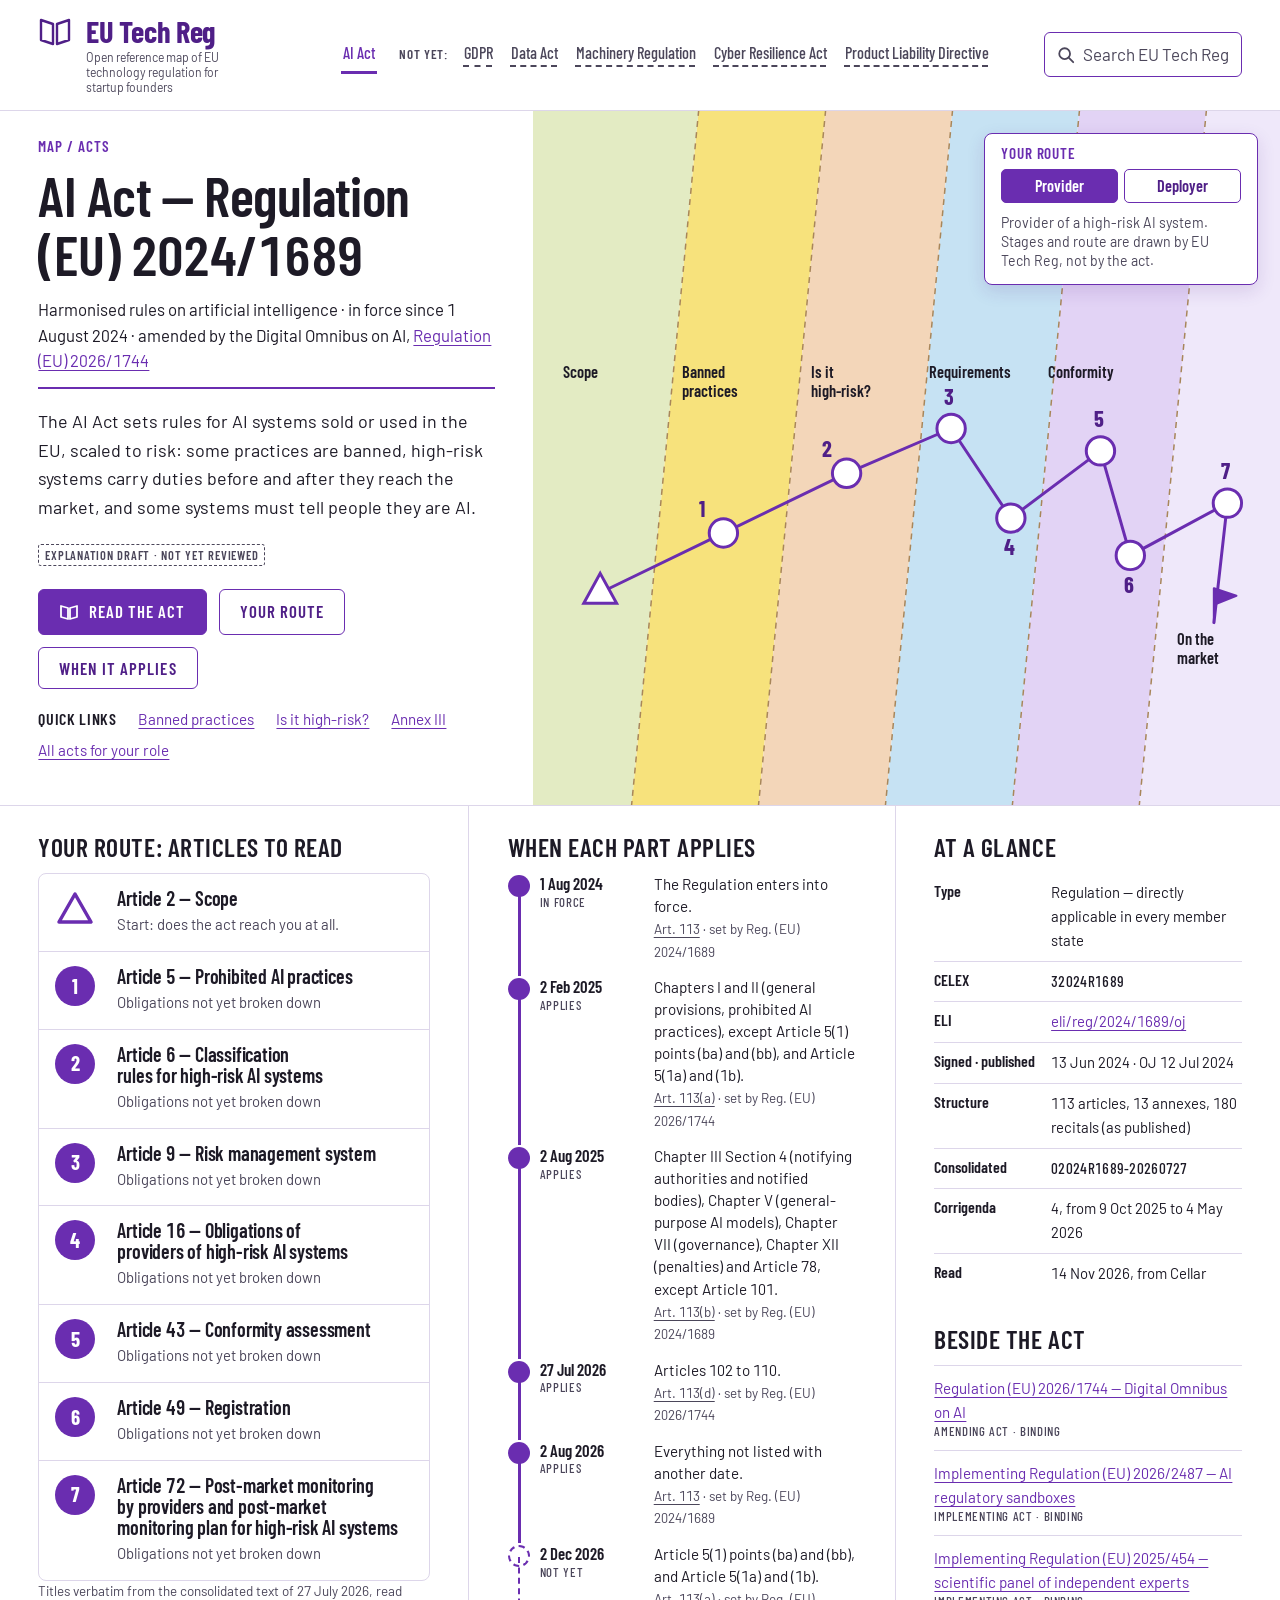
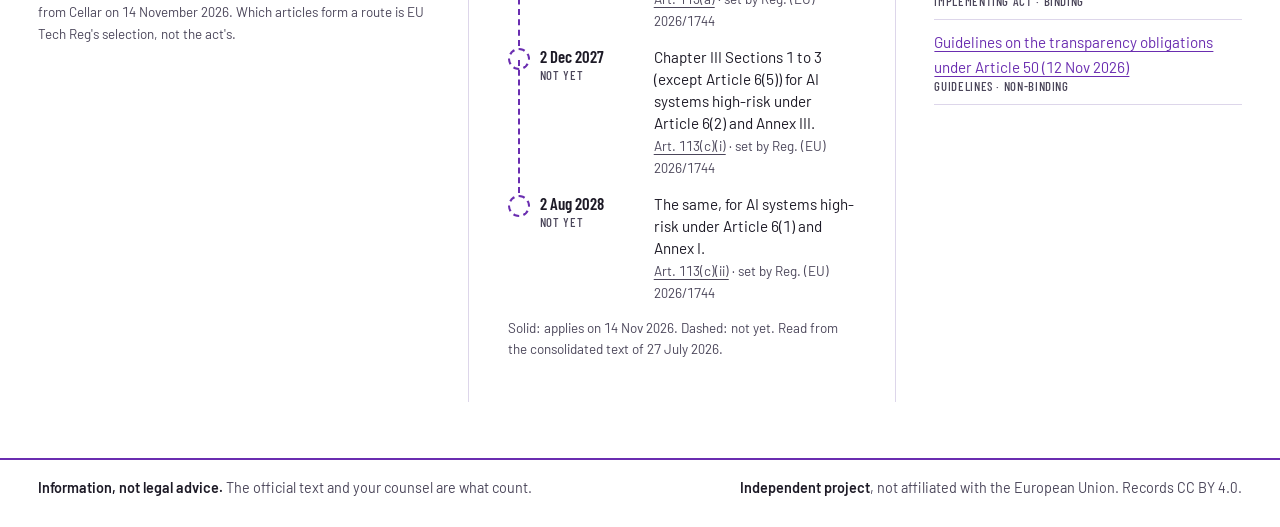
==== docs/mockups/ai-act.html @ 0bf60cdf "docs: clickable mockup (Impeccable), DESIGN.md, and the direction it was built from Four screens in " ====
<!doctype html>
<html lang="en">
<head>
<meta charset="utf-8">
<meta name="viewport" content="width=device-width, initial-scale=1">
<title>AI Act — EU Tech Reg</title>
<link rel="stylesheet" href="assets/style.css">
</head>
<body>
<header class="masthead">
  <a class="brand" href="index.html">
    <svg viewBox="0 0 34 34" aria-hidden="true"><path d="M3 6 l12 4 v20 l-12 -4z M31 6 l-12 4 v20 l12 -4z" fill="none" stroke="currentColor" stroke-width="2.4" stroke-linejoin="round"/></svg>
    <b>EU Tech Reg</b>
    <span>Open reference map of EU technology regulation for startup founders</span>
  </a>
  <nav class="acts" aria-label="Acts">
    <a href="ai-act.html" aria-current="page">AI Act</a>
    <span class="not-yet-label">Not yet:</span>
    <a class="not-yet" href="#">GDPR</a>
    <a class="not-yet" href="#">Data Act</a>
    <a class="not-yet" href="#">Machinery Regulation</a>
    <a class="not-yet" href="#">Cyber Resilience Act</a>
    <a class="not-yet" href="#">Product Liability Directive</a>
  </nav>
  <a class="search-field" href="search.html"><svg viewBox="0 0 20 20" aria-hidden="true"><circle cx="8.5" cy="8.5" r="6" fill="none" stroke="currentColor" stroke-width="2"/><path d="M13 13 l5 5" stroke="currentColor" stroke-width="2" stroke-linecap="round"/></svg><span>Search EU Tech Reg</span></a>
</header>

<main>
<div class="first">
  <div class="col">
    <p class="breadcrumb"><a href="index.html">Map</a> / Acts</p>
    <h1>AI Act — Regulation (EU) 2024/1689</h1>
    <p class="status">Harmonised rules on artificial intelligence · in force since 1 August 2024 · amended by the Digital Omnibus on AI, <a href="https://eur-lex.europa.eu/legal-content/EN/TXT/HTML/?uri=CELEX:32026R1744">Regulation (EU) 2026/1744</a></p>
    <p class="lede">The AI Act sets rules for AI systems sold or used in the EU, scaled to risk: some practices are banned, high-risk systems carry duties before and after they reach the market, and some systems must tell people they are AI.</p>
    <p><span class="synthetic">Explanation draft · not yet reviewed</span></p>
    <div class="actions">
      <a class="btn primary" href="https://eur-lex.europa.eu/legal-content/EN/TXT/HTML/?uri=CELEX:02024R1689-20260727"><svg viewBox="0 0 20 20" aria-hidden="true"><path d="M2 4 l7 2 v11 l-7 -2z M18 4 l-7 2 v11 l7 -2z" fill="none" stroke="currentColor" stroke-width="1.8" stroke-linejoin="round"/></svg>Read the act</a>
      <a class="btn" href="#route">Your route</a>
      <a class="btn" href="#when">When it applies</a>
    </div>
    <p class="quick"><b>Quick links</b>
      <a href="#art-5">Banned practices</a>
      <a href="#art-6">Is it high-risk?</a>
      <a href="https://eur-lex.europa.eu/legal-content/EN/TXT/HTML/?uri=CELEX:02024R1689-20260727#anx_III">Annex III</a>
      <a href="role.html">All acts for your role</a>
    </p>
  </div>

  <div class="col terrain">
    <svg class="map-wide" viewBox="0 30 1000 620" role="img" aria-labelledby="map-title map-desc" preserveAspectRatio="xMidYMid meet">
      <title id="map-title">The AI Act as six stages, with the route for the chosen role</title>
      <desc id="map-desc">Stages from left to right: scope, banned practices, is it high-risk, requirements, conformity, on the market. The purple course connects the articles to read for the chosen role, listed under Your route.</desc>
      <polygon points="-900,-500 258,-500 89,1250 -900,1250" fill="var(--stage-scope)"/><polygon points="258,-500 428,-500 259,1250 89,1250" fill="var(--stage-banned)"/><polygon points="428,-500 598,-500 429,1250 259,1250" fill="var(--stage-highrisk)"/><polygon points="598,-500 768,-500 599,1250 429,1250" fill="var(--stage-requirements)"/><polygon points="768,-500 938,-500 769,1250 599,1250" fill="var(--stage-conformity)"/><polygon points="938,-500 1900,-500 1900,1250 769,1250" fill="var(--stage-market)"/>
      <g stroke="var(--contour)" stroke-width="2" stroke-dasharray="8 7"><line x1="258" y1="-500" x2="89" y2="1250"/><line x1="428" y1="-500" x2="259" y2="1250"/><line x1="598" y1="-500" x2="429" y2="1250"/><line x1="768" y1="-500" x2="599" y2="1250"/><line x1="938" y1="-500" x2="769" y2="1250"/></g>
      <g class="stage-label"><text x="40" y="232">Scope</text><text x="200" y="232">Banned</text><text x="200" y="258">practices</text><text x="372" y="232">Is it</text><text x="372" y="258">high-risk?</text><text x="530" y="232">Requirements</text><text x="690" y="232">Conformity</text><text x="862" y="590">On the</text><text x="862" y="616">market</text></g>
      <g class="course for-provider"><polyline class="leg" points="90,520 255,440 420,360 560,300 640,420 760,330 800,470 930,400 912,560"/><polygon points="90,494 112,534 68,534" fill="#fff" stroke="var(--course)" stroke-width="4"/><a href="#art-5" class="control"><circle cx="255" cy="440" r="19"/><text x="222" y="418">1</text></a><a href="#art-6" class="control"><circle cx="420" cy="360" r="19"/><text x="387" y="338">2</text></a><a href="#art-9" class="control"><circle cx="560" cy="300" r="19"/><text x="551" y="268">3</text></a><a href="#art-16" class="control"><circle cx="640" cy="420" r="19"/><text x="631" y="470">4</text></a><a href="#art-43" class="control"><circle cx="760" cy="330" r="19"/><text x="751" y="298">5</text></a><a href="#art-49" class="control"><circle cx="800" cy="470" r="19"/><text x="791" y="520">6</text></a><a href="#art-72" class="control"><circle cx="930" cy="400" r="19"/><text x="921" y="368">7</text></a><path d="M912 560 v-46 l30 10 -30 12" fill="var(--course)" stroke="var(--course)" stroke-width="3" stroke-linejoin="round"/></g>
      <g class="course for-deployer"><polyline class="leg" points="90,520 255,440 420,360 590,330 650,450 900,380 912,560"/><polygon points="90,494 112,534 68,534" fill="#fff" stroke="var(--course)" stroke-width="4"/><a href="#art-5" class="control"><circle cx="255" cy="440" r="19"/><text x="222" y="418">1</text></a><a href="#art-6" class="control"><circle cx="420" cy="360" r="19"/><text x="387" y="338">2</text></a><a href="#art-26" class="control"><circle cx="590" cy="330" r="19"/><text x="581" y="298">3</text></a><a href="#art-27" class="control"><circle cx="650" cy="450" r="19"/><text x="641" y="500">4</text></a><a href="#art-50" class="control"><circle cx="900" cy="380" r="19"/><text x="891" y="348">5</text></a><path d="M912 560 v-46 l30 10 -30 12" fill="var(--course)" stroke="var(--course)" stroke-width="3" stroke-linejoin="round"/></g>
    </svg>
    <svg class="map-narrow" viewBox="0 0 360 420" role="img" aria-labelledby="map-title-n">
      <title id="map-title-n">The AI Act as six stages from top to bottom, with the route for the chosen role</title>
      <rect x="0" y="0" width="360" height="70" fill="var(--stage-scope)"/><rect x="0" y="70" width="360" height="70" fill="var(--stage-banned)"/><rect x="0" y="140" width="360" height="70" fill="var(--stage-highrisk)"/><rect x="0" y="210" width="360" height="70" fill="var(--stage-requirements)"/><rect x="0" y="280" width="360" height="70" fill="var(--stage-conformity)"/><rect x="0" y="350" width="360" height="70" fill="var(--stage-market)"/>
      <g stroke="var(--contour)" stroke-width="1.5" stroke-dasharray="6 5"><line x1="0" y1="70" x2="360" y2="70"/><line x1="0" y1="140" x2="360" y2="140"/><line x1="0" y1="210" x2="360" y2="210"/><line x1="0" y1="280" x2="360" y2="280"/><line x1="0" y1="350" x2="360" y2="350"/></g>
      <g class="stage-label-n"><text x="12" y="26">Scope</text><text x="12" y="96">Banned practices</text><text x="12" y="166">Is it high-risk?</text><text x="12" y="236">Requirements</text><text x="12" y="306">Conformity</text><text x="12" y="376">On the market</text></g>
      <g class="course for-provider"><polyline class="leg" points="210,45 270,105 220,175 170,245 300,255 230,315 320,330 250,385 322,412"/><polygon points="210,30 224,54 196,54" fill="#fff" stroke="var(--course)" stroke-width="3.5"/><a href="#art-5" class="control"><circle cx="270" cy="105" r="12"/><text class="n" x="286" y="97">1</text></a><a href="#art-6" class="control"><circle cx="220" cy="175" r="12"/><text class="n" x="236" y="167">2</text></a><a href="#art-9" class="control"><circle cx="170" cy="245" r="12"/><text class="n" x="186" y="237">3</text></a><a href="#art-16" class="control"><circle cx="300" cy="255" r="12"/><text class="n" x="316" y="247">4</text></a><a href="#art-43" class="control"><circle cx="230" cy="315" r="12"/><text class="n" x="200" y="309">5</text></a><a href="#art-49" class="control"><circle cx="320" cy="330" r="12"/><text class="n" x="336" y="322">6</text></a><a href="#art-72" class="control"><circle cx="250" cy="385" r="12"/><text class="n" x="220" y="379">7</text></a><path d="M322 412 v-32 l22 7 -22 9" fill="var(--course)" stroke="var(--course)" stroke-width="3" stroke-linejoin="round"/></g>
      <g class="course for-deployer"><polyline class="leg" points="210,45 270,105 220,175 170,245 300,260 240,385 322,412"/><polygon points="210,30 224,54 196,54" fill="#fff" stroke="var(--course)" stroke-width="3.5"/><a href="#art-5" class="control"><circle cx="270" cy="105" r="12"/><text class="n" x="286" y="97">1</text></a><a href="#art-6" class="control"><circle cx="220" cy="175" r="12"/><text class="n" x="236" y="167">2</text></a><a href="#art-26" class="control"><circle cx="170" cy="245" r="12"/><text class="n" x="186" y="237">3</text></a><a href="#art-27" class="control"><circle cx="300" cy="260" r="12"/><text class="n" x="316" y="252">4</text></a><a href="#art-50" class="control"><circle cx="240" cy="385" r="12"/><text class="n" x="210" y="379">5</text></a><path d="M322 412 v-32 l22 7 -22 9" fill="var(--course)" stroke="var(--course)" stroke-width="3" stroke-linejoin="round"/></g>
    </svg>
    <div class="route-box">
      <b>Your route</b>
      <div class="roles" role="radiogroup" aria-label="Role">
        <input type="radio" name="role" id="role-provider" checked><label for="role-provider">Provider</label>
        <input type="radio" name="role" id="role-deployer"><label for="role-deployer">Deployer</label>
      </div>
      <p class="for-provider">Provider of a high-risk AI system. Stages and route are drawn by EU Tech Reg, not by the act.</p>
      <p class="for-deployer">Deployer of a high-risk AI system. Stages and route are drawn by EU Tech Reg, not by the act.</p>
    </div>
  </div>
</div>

<div class="lower">
  <section id="route" aria-labelledby="route-h">
    <h2 id="route-h">Your route: articles to read</h2>
    <ol class="route for-provider">
      <li><span class="n start" aria-hidden="true"><svg viewBox="0 0 40 40" width="40" height="40"><polygon points="20,6 36,34 4,34" fill="#fff" stroke="currentColor" stroke-width="3.5" stroke-linejoin="round"/></svg></span><div><h3><a href="https://eur-lex.europa.eu/legal-content/EN/TXT/HTML/?uri=CELEX:02024R1689-20260727#art_2">Article 2 — Scope</a></h3><p>Start: does the act reach you at all.</p></div></li>
      <li id="art-5"><span class="n">1</span><div><h3><a href="https://eur-lex.europa.eu/legal-content/EN/TXT/HTML/?uri=CELEX:02024R1689-20260727#art_5">Article 5 — Prohibited AI practices</a></h3><p class="cite">Obligations not yet broken down</p></div></li>
      <li id="art-6"><span class="n">2</span><div><h3><a href="https://eur-lex.europa.eu/legal-content/EN/TXT/HTML/?uri=CELEX:02024R1689-20260727#art_6">Article 6 — Classification rules for high-risk AI systems</a></h3><p class="cite">Obligations not yet broken down</p></div></li>
      <li id="art-9"><span class="n">3</span><div><h3><a href="https://eur-lex.europa.eu/legal-content/EN/TXT/HTML/?uri=CELEX:02024R1689-20260727#art_9">Article 9 — Risk management system</a></h3><p class="cite">Obligations not yet broken down</p></div></li>
      <li id="art-16"><span class="n">4</span><div><h3><a href="https://eur-lex.europa.eu/legal-content/EN/TXT/HTML/?uri=CELEX:02024R1689-20260727#art_16">Article 16 — Obligations of providers of high-risk AI systems</a></h3><p class="cite">Obligations not yet broken down</p></div></li>
      <li id="art-43"><span class="n">5</span><div><h3><a href="https://eur-lex.europa.eu/legal-content/EN/TXT/HTML/?uri=CELEX:02024R1689-20260727#art_43">Article 43 — Conformity assessment</a></h3><p class="cite">Obligations not yet broken down</p></div></li>
      <li id="art-49"><span class="n">6</span><div><h3><a href="https://eur-lex.europa.eu/legal-content/EN/TXT/HTML/?uri=CELEX:02024R1689-20260727#art_49">Article 49 — Registration</a></h3><p class="cite">Obligations not yet broken down</p></div></li>
      <li id="art-72"><span class="n">7</span><div><h3><a href="https://eur-lex.europa.eu/legal-content/EN/TXT/HTML/?uri=CELEX:02024R1689-20260727#art_72">Article 72 — Post-market monitoring by providers and post-market monitoring plan for high-risk AI systems</a></h3><p class="cite">Obligations not yet broken down</p></div></li>
    </ol>
    <ol class="route for-deployer">
      <li><span class="n start" aria-hidden="true"><svg viewBox="0 0 40 40" width="40" height="40"><polygon points="20,6 36,34 4,34" fill="#fff" stroke="currentColor" stroke-width="3.5" stroke-linejoin="round"/></svg></span><div><h3><a href="https://eur-lex.europa.eu/legal-content/EN/TXT/HTML/?uri=CELEX:02024R1689-20260727#art_2">Article 2 — Scope</a></h3><p>Start: does the act reach you at all.</p></div></li>
      <li><span class="n">1</span><div><h3><a href="https://eur-lex.europa.eu/legal-content/EN/TXT/HTML/?uri=CELEX:02024R1689-20260727#art_5">Article 5 — Prohibited AI practices</a></h3><p class="cite">Obligations not yet broken down</p></div></li>
      <li><span class="n">2</span><div><h3><a href="https://eur-lex.europa.eu/legal-content/EN/TXT/HTML/?uri=CELEX:02024R1689-20260727#art_6">Article 6 — Classification rules for high-risk AI systems</a></h3><p class="cite">Obligations not yet broken down</p></div></li>
      <li id="art-26"><span class="n">3</span><div><h3><a href="https://eur-lex.europa.eu/legal-content/EN/TXT/HTML/?uri=CELEX:02024R1689-20260727#art_26">Article 26 — Obligations of deployers of high-risk AI systems</a></h3><p class="cite">Obligations not yet broken down</p></div></li>
      <li id="art-27"><span class="n">4</span><div><h3><a href="https://eur-lex.europa.eu/legal-content/EN/TXT/HTML/?uri=CELEX:02024R1689-20260727#art_27">Article 27 — Fundamental rights impact assessment for high-risk AI systems</a></h3><p class="cite">Obligations not yet broken down</p></div></li>
      <li id="art-50"><span class="n">5</span><div><h3><a href="https://eur-lex.europa.eu/legal-content/EN/TXT/HTML/?uri=CELEX:02024R1689-20260727#art_50">Article 50 — Transparency obligations for providers and deployers of certain AI systems</a></h3><p class="cite">Obligations not yet broken down</p></div></li>
    </ol>
    <p class="cite">Titles verbatim from the consolidated text of 27 July 2026, read from Cellar on 14 November 2026. Which articles form a route is EU Tech Reg's selection, not the act's.</p>
  </section>

  <section id="when" aria-labelledby="when-h">
    <h2 id="when-h">When each part applies</h2>
    <ol class="dates">
      <li><span class="dot" aria-hidden="true"></span><span class="when">1 Aug 2024<span class="state">in force</span></span><span class="what">The Regulation enters into force.<br><span class="cite"><a href="https://eur-lex.europa.eu/legal-content/EN/TXT/HTML/?uri=CELEX:02024R1689-20260727#art_113">Art. 113</a> · set by Reg. (EU) 2024/1689</span></span></li>
      <li><span class="dot" aria-hidden="true"></span><span class="when">2 Feb 2025<span class="state">applies</span></span><span class="what">Chapters I and II (general provisions, prohibited AI practices), except Article 5(1) points (ba) and (bb), and Article 5(1a) and (1b).<br><span class="cite"><a href="https://eur-lex.europa.eu/legal-content/EN/TXT/HTML/?uri=CELEX:02024R1689-20260727#art_113">Art. 113(a)</a> · set by Reg. (EU) 2026/1744</span></span></li>
      <li><span class="dot" aria-hidden="true"></span><span class="when">2 Aug 2025<span class="state">applies</span></span><span class="what">Chapter III Section 4 (notifying authorities and notified bodies), Chapter V (general-purpose AI models), Chapter VII (governance), Chapter XII (penalties) and Article 78, except Article 101.<br><span class="cite"><a href="https://eur-lex.europa.eu/legal-content/EN/TXT/HTML/?uri=CELEX:02024R1689-20260727#art_113">Art. 113(b)</a> · set by Reg. (EU) 2024/1689</span></span></li>
      <li><span class="dot" aria-hidden="true"></span><span class="when">27 Jul 2026<span class="state">applies</span></span><span class="what">Articles 102 to 110.<br><span class="cite"><a href="https://eur-lex.europa.eu/legal-content/EN/TXT/HTML/?uri=CELEX:02024R1689-20260727#art_113">Art. 113(d)</a> · set by Reg. (EU) 2026/1744</span></span></li>
      <li><span class="dot" aria-hidden="true"></span><span class="when">2 Aug 2026<span class="state">applies</span></span><span class="what">Everything not listed with another date.<br><span class="cite"><a href="https://eur-lex.europa.eu/legal-content/EN/TXT/HTML/?uri=CELEX:02024R1689-20260727#art_113">Art. 113</a> · set by Reg. (EU) 2024/1689</span></span></li>
      <li class="not-yet"><span class="dot" aria-hidden="true"></span><span class="when">2 Dec 2026<span class="state">not yet</span></span><span class="what">Article 5(1) points (ba) and (bb), and Article 5(1a) and (1b).<br><span class="cite"><a href="https://eur-lex.europa.eu/legal-content/EN/TXT/HTML/?uri=CELEX:02024R1689-20260727#art_113">Art. 113(a)</a> · set by Reg. (EU) 2026/1744</span></span></li>
      <li class="not-yet"><span class="dot" aria-hidden="true"></span><span class="when">2 Dec 2027<span class="state">not yet</span></span><span class="what">Chapter III Sections 1 to 3 (except Article 6(5)) for AI systems high-risk under Article 6(2) and Annex III.<br><span class="cite"><a href="https://eur-lex.europa.eu/legal-content/EN/TXT/HTML/?uri=CELEX:02024R1689-20260727#art_113">Art. 113(c)(i)</a> · set by Reg. (EU) 2026/1744</span></span></li>
      <li class="not-yet"><span class="dot" aria-hidden="true"></span><span class="when">2 Aug 2028<span class="state">not yet</span></span><span class="what">The same, for AI systems high-risk under Article 6(1) and Annex I.<br><span class="cite"><a href="https://eur-lex.europa.eu/legal-content/EN/TXT/HTML/?uri=CELEX:02024R1689-20260727#art_113">Art. 113(c)(ii)</a> · set by Reg. (EU) 2026/1744</span></span></li>
    </ol>
    <p class="cite">Solid: applies on 14 Nov 2026. Dashed: not yet. Read from the consolidated text of 27 July 2026.</p>
  </section>

  <section aria-labelledby="glance-h">
    <h2 id="glance-h">At a glance</h2>
    <table class="glance">
      <tr><th>Type</th><td>Regulation — directly applicable in every member state</td></tr>
      <tr><th>CELEX</th><td class="id">32024R1689</td></tr>
      <tr><th>ELI</th><td><a href="http://data.europa.eu/eli/reg/2024/1689/oj">eli/reg/2024/1689/oj</a></td></tr>
      <tr><th>Signed · published</th><td>13 Jun 2024 · OJ 12 Jul 2024</td></tr>
      <tr><th>Structure</th><td>113 articles, 13 annexes, 180 recitals (as published)</td></tr>
      <tr><th>Consolidated</th><td class="id">02024R1689-20260727</td></tr>
      <tr><th>Corrigenda</th><td>4, from 9 Oct 2025 to 4 May 2026</td></tr>
      <tr><th>Read</th><td>14 Nov 2026, from Cellar</td></tr>
    </table>
    <h2 id="beside-h" class="next">Beside the act</h2>
    <ul class="related" aria-labelledby="beside-h">
      <li><a href="https://eur-lex.europa.eu/legal-content/EN/TXT/HTML/?uri=CELEX:32026R1744">Regulation (EU) 2026/1744 — Digital Omnibus on AI</a><span class="kind">Amending act · binding</span></li>
      <li><a href="https://eur-lex.europa.eu/legal-content/EN/TXT/HTML/?uri=CELEX:32026R2487">Implementing Regulation (EU) 2026/2487 — AI regulatory sandboxes</a><span class="kind">Implementing act · binding</span></li>
      <li><a href="https://eur-lex.europa.eu/legal-content/EN/TXT/HTML/?uri=CELEX:32025R0454">Implementing Regulation (EU) 2025/454 — scientific panel of independent experts</a><span class="kind">Implementing act · binding</span></li>
      <li><a href="https://eur-lex.europa.eu/legal-content/EN/TXT/HTML/?uri=CELEX:52026XC06005">Guidelines on the transparency obligations under Article 50 (12 Nov 2026)</a><span class="kind">Guidelines · non-binding</span></li>
    </ul>
  </section>
</div>
</main>

<footer class="notices">
  <span><strong>Information, not legal advice.</strong> The official text and your counsel are what count.</span>
  <span><strong>Independent project</strong>, not affiliated with the European Union. Records CC BY 4.0.</span>
</footer>
</body>
</html>
---- docs/mockups/assets/style.css ----
@font-face { font-family: "Barlow"; font-weight: 400; font-style: normal; font-display: swap; src: url("../fonts/barlow-400.woff2") format("woff2"); }
@font-face { font-family: "Barlow"; font-weight: 400; font-style: italic; font-display: swap; src: url("../fonts/barlow-400-italic.woff2") format("woff2"); }
@font-face { font-family: "Barlow"; font-weight: 500; font-style: normal; font-display: swap; src: url("../fonts/barlow-500.woff2") format("woff2"); }
@font-face { font-family: "Barlow"; font-weight: 600; font-style: normal; font-display: swap; src: url("../fonts/barlow-600.woff2") format("woff2"); }
@font-face { font-family: "Barlow Condensed"; font-weight: 500; font-display: swap; src: url("../fonts/barlow-condensed-500.woff2") format("woff2"); }
@font-face { font-family: "Barlow Condensed"; font-weight: 600; font-display: swap; src: url("../fonts/barlow-condensed-600.woff2") format("woff2"); }
@font-face { font-family: "Barlow Condensed"; font-weight: 700; font-display: swap; src: url("../fonts/barlow-condensed-700.woff2") format("woff2"); }

:root {
  --ground: #ffffff;
  --panel: #f7f5fc;
  --ink: #1d1a26;
  --ink-2: #4b465a;
  --rule: #ddd6ea;
  --course: #6a2db0;
  --course-deep: #4f1f87;
  --course-tint: #efe6fa;
  --contour: #a8865a;
  --stage-scope: #e3ebc3;
  --stage-banned: #f7e27c;
  --stage-highrisk: #f3d6b9;
  --stage-requirements: #c6e2f3;
  --stage-conformity: #e2d3f5;
  --stage-market: #efe8fa;
  --display: "Barlow Condensed", "Barlow", sans-serif;
  --text: "Barlow", sans-serif;
  --measure: 68ch;
  --gutter: clamp(16px, 3vw, 40px);
  --ease: cubic-bezier(0.16, 1, 0.3, 1);
}

* { box-sizing: border-box; }
html { color-scheme: light; scrollbar-color: var(--course) var(--panel); }
body {
  margin: 0; background: var(--ground); color: var(--ink);
  font: 400 17px/1.6 var(--text); font-variant-numeric: tabular-nums;
  -webkit-font-smoothing: antialiased;
}
::selection { background: var(--course); color: #fff; }
a { color: var(--course); text-decoration-thickness: 1px; text-underline-offset: 0.2em; }
a:hover { color: var(--course-deep); text-decoration-thickness: 2px; }
:focus-visible { outline: 3px solid var(--course); outline-offset: 3px; border-radius: 2px; }
.sr-only { position: absolute; width: 1px; height: 1px; overflow: hidden; clip: rect(0 0 0 0); white-space: nowrap; }

h1, h2, h3 { font-family: var(--display); font-weight: 600; line-height: 1.05; letter-spacing: -0.01em; color: var(--ink); text-wrap: balance; }
h1 { font-size: clamp(2.4rem, 4.4vw, 4rem); margin: 0.2em 0 0.25em; }
h2 { font-size: 1.6rem; text-transform: uppercase; letter-spacing: 0.02em; margin: 0 0 0.75rem; }
h3 { font-size: 1.25rem; margin: 0 0 0.25rem; }
p { margin: 0 0 1em; }
.id { font-family: var(--display); font-weight: 500; letter-spacing: 0.02em; }

/* frame */
.masthead {
  display: grid; grid-template-columns: auto 1fr auto; align-items: center; gap: 24px;
  padding: 14px var(--gutter); border-bottom: 1px solid var(--rule); background: var(--ground);
  position: sticky; top: 0; z-index: 10;
}
.brand { display: flex; align-items: center; gap: 14px; text-decoration: none; color: var(--course-deep); }
.brand svg { width: 34px; height: 34px; }
.brand b { font: 700 1.9rem/1 var(--display); letter-spacing: -0.01em; }
.brand span { font-size: 0.82rem; line-height: 1.25; color: var(--ink-2); max-width: 36ch; padding-left: 14px; border-left: 1px solid var(--rule); }
.acts { display: flex; gap: clamp(10px, 2vw, 28px); justify-content: center; align-items: baseline; flex-wrap: wrap; font: 500 1.02rem/1 var(--display); }
.not-yet-label { font: 600 0.82rem/1 var(--display); letter-spacing: 0.05em; text-transform: uppercase; color: var(--ink-2); margin-left: 8px; white-space: nowrap; }
.acts a { color: var(--ink); text-decoration: none; padding: 10px 2px; border-bottom: 3px solid transparent; }
.acts a[aria-current="page"] { color: var(--course); border-bottom-color: var(--course); }
.acts a.not-yet { color: var(--ink-2); }
.acts a.not-yet { text-decoration: underline dashed 1.5px; text-underline-offset: 0.35em; text-decoration-color: var(--ink-2); }
.search-field { display: flex; align-items: center; gap: 8px; border: 1.5px solid var(--course); border-radius: 6px; padding: 8px 12px; min-width: 240px; color: var(--ink-2); text-decoration: none; }
.search-field svg { width: 18px; height: 18px; flex: none; }

.notices { border-top: 2px solid var(--course); margin-top: 56px; padding: 16px var(--gutter) 28px; display: flex; justify-content: space-between; gap: 16px; flex-wrap: wrap; font-size: 0.9rem; color: var(--ink-2); }
.notices strong { color: var(--ink); font-weight: 600; }

.breadcrumb { font: 600 0.95rem/1 var(--display); letter-spacing: 0.06em; text-transform: uppercase; color: var(--course); margin: 0; }
.breadcrumb a { text-decoration: none; }
.status { color: var(--ink); font-size: 1.05rem; line-height: 1.5; padding-bottom: 14px; border-bottom: 2px solid var(--course); margin-bottom: 18px; }
.lede { max-width: var(--measure); font-size: 1.12rem; }
.synthetic { display: inline-block; font: 600 0.78rem/1 var(--display); letter-spacing: 0.06em; text-transform: uppercase; color: var(--ink-2); border: 1px dashed var(--ink-2); padding: 4px 6px; border-radius: 3px; }

/* first viewport */
.first { display: grid; grid-template-columns: minmax(0, 5fr) minmax(0, 7fr); min-height: min(640px, calc(100vh - 70px)); border-bottom: 1px solid var(--rule); }
.first > .col { padding: 28px var(--gutter) 28px; }
.actions { display: flex; gap: 12px; flex-wrap: wrap; margin: 22px 0 18px; }
.btn { display: inline-flex; align-items: center; gap: 10px; padding: 12px 20px; border-radius: 6px; font: 600 1.05rem/1 var(--display); letter-spacing: 0.06em; text-transform: uppercase; text-decoration: none; border: 1.5px solid var(--course); color: var(--course-deep); background: var(--ground); transition: background 200ms var(--ease); }
.btn:hover { background: var(--course-tint); color: var(--course-deep); }
.btn.primary { background: var(--course); color: #fff; }
.btn.primary:hover { background: var(--course-deep); color: #fff; }
.btn svg { width: 20px; height: 20px; }
.quick { display: flex; flex-wrap: wrap; gap: 6px 22px; align-items: baseline; font-size: 0.95rem; }
.quick b { font: 600 1rem/1 var(--display); letter-spacing: 0.04em; text-transform: uppercase; color: var(--ink); }

/* the process map */
.terrain { position: relative; background: var(--ground); overflow: hidden; }
.first > .col.terrain { padding: 0; }
.terrain svg.map-wide { display: block; position: absolute; inset: 0; width: 100%; height: 100%; overflow: visible; }
.terrain svg.map-narrow { display: none; width: 100%; height: auto; }
.stage-label-n text { font: 600 15px/1 var(--display); fill: var(--ink); }
.map-narrow .control text.n { font: 700 17px/1 var(--display); fill: var(--course-deep); }
.map-narrow .control circle { stroke-width: 3.5; }
.map-narrow .leg { stroke-width: 3; }
.stage-label { font: 600 22px/1.1 var(--display); fill: var(--ink); }
.leg { stroke: var(--course); stroke-width: 4; fill: none; stroke-linecap: round; }
.control circle { fill: #fff; stroke: var(--course); stroke-width: 4; }
.control text { font: 700 30px/1 var(--display); fill: var(--course-deep); }
.control:hover circle, .control:focus-visible circle { fill: var(--course-tint); }
.route-box { position: absolute; top: 22px; right: 22px; background: #fff; border: 1.5px solid var(--course); border-radius: 8px; padding: 12px 16px 14px; box-shadow: 0 6px 18px rgba(79, 31, 135, 0.14); min-width: 270px; }
.route-box b { display: block; font: 600 0.95rem/1 var(--display); letter-spacing: 0.06em; text-transform: uppercase; color: var(--course); margin-bottom: 8px; }
.roles { display: flex; gap: 6px; }
.roles label { flex: 1; text-align: center; cursor: pointer; padding: 8px 10px; border: 1.5px solid var(--course); border-radius: 5px; font: 600 1.02rem/1 var(--display); color: var(--course-deep); }
.roles input { position: absolute; opacity: 0; }
.roles input:checked + label { background: var(--course); color: #fff; }
.roles input:focus-visible + label { outline: 3px solid var(--course); outline-offset: 2px; }
.route-box p { margin: 10px 0 0; font-size: 0.88rem; line-height: 1.35; color: var(--ink-2); max-width: 30ch; }

/* role switching, one pull */
.for-deployer { display: none; }
body:has(#role-deployer:checked) .for-provider { display: none; }
body:has(#role-deployer:checked) .for-deployer { display: revert; }
body:has(#role-deployer:checked) g.for-deployer { display: inline; }

/* below the fold */
.lower { display: grid; grid-template-columns: minmax(0, 1.1fr) minmax(0, 1fr) minmax(0, 0.9fr); gap: 0; }
.lower > section { padding: 28px var(--gutter); border-right: 1px solid var(--rule); }
.lower > section:last-child { border-right: 0; }
.route { list-style: none; margin: 0; padding: 0; border: 1px solid var(--rule); border-radius: 8px; }
.route li { display: grid; grid-template-columns: 48px 1fr; gap: 14px; padding: 14px 16px; border-bottom: 1px solid var(--rule); }
.route li:last-child { border-bottom: 0; }
.route .n { width: 40px; height: 40px; border-radius: 50%; background: var(--course); color: #fff; display: grid; place-items: center; font: 700 1.3rem/1 var(--display); }
.route .n.start { background: none; color: var(--course); border-radius: 0; }
.route h3 a { color: var(--ink); text-decoration: none; }
.route h3 a:hover { color: var(--course); text-decoration: underline; }
.route p { margin: 2px 0 0; font-size: 0.93rem; color: var(--ink-2); }
.cite { font-size: 0.84rem; color: var(--ink-2); }
.cite a { color: var(--ink-2); }
.cite a:hover { color: var(--course); }

.dates { list-style: none; margin: 0; padding: 0; }
.dates li { display: grid; grid-template-columns: 22px 104px 1fr; gap: 10px; padding: 0 0 14px; position: relative; }
.dates li::before { content: ""; position: absolute; left: 10px; top: 14px; bottom: 0; width: 0; border-left: 3px solid var(--course); }
.dates li.not-yet::before { border-left-style: dashed; border-left-width: 2px; }
.dates li:last-child::before { display: none; }
.dates .dot { width: 22px; height: 22px; border-radius: 50%; background: var(--course); margin-top: 2px; }
.dates li.not-yet .dot { background: #fff; border: 2px dashed var(--course); }
.dates .when { font: 600 1.05rem/1.25 var(--display); color: var(--ink); }
.dates .state { display: block; font: 500 0.8rem/1.3 var(--display); letter-spacing: 0.05em; text-transform: uppercase; color: var(--ink-2); }
.dates .what { font-size: 0.95rem; line-height: 1.45; }

.glance { width: 100%; border-collapse: collapse; font-size: 0.93rem; }
.glance th { text-align: left; font: 600 1rem/1.2 var(--display); color: var(--ink); padding: 8px 12px 8px 0; vertical-align: top; width: 38%; }
.glance td { padding: 8px 0; color: var(--ink); vertical-align: top; }
.glance tr + tr { border-top: 1px solid var(--rule); }
h2.next { margin-top: 32px; }
.related { list-style: none; margin: 0; padding: 0; border-top: 1px solid var(--rule); }
.related li { padding: 10px 0; border-bottom: 1px solid var(--rule); font-size: 0.95rem; }
.related .kind { display: block; font: 500 0.8rem/1.2 var(--display); letter-spacing: 0.05em; text-transform: uppercase; color: var(--ink-2); }

/* reading pages */
.page { max-width: 1240px; margin: 0 auto; padding: 32px var(--gutter) 0; }
.two { display: grid; grid-template-columns: 260px minmax(0, 1fr); gap: 40px; }
.facets fieldset { border: 0; padding: 0; margin: 0 0 22px; }
.facets legend { font: 600 1rem/1 var(--display); letter-spacing: 0.05em; text-transform: uppercase; color: var(--ink); margin-bottom: 8px; }
.facets label { display: flex; gap: 8px; align-items: center; padding: 3px 0; font-size: 0.95rem; }
.facets input { accent-color: var(--course); width: 16px; height: 16px; }
.searchbox { display: flex; gap: 10px; align-items: center; border: 2px solid var(--course); border-radius: 8px; padding: 12px 16px; margin: 6px 0 22px; }
.searchbox input { border: 0; font: 400 1.2rem/1.2 var(--text); color: var(--ink); width: 100%; background: transparent; }
.searchbox input:focus { outline: none; }
.searchbox:focus-within { box-shadow: 0 0 0 4px var(--course-tint); }
.results { list-style: none; margin: 0; padding: 0; }
.results li { padding: 16px 0; border-bottom: 1px solid var(--rule); max-width: 78ch; }
.results h3 { margin: 4px 0 4px; }
.results h3 a { color: var(--ink); text-decoration: none; }
.results h3 a:hover { color: var(--course); text-decoration: underline; }
.results p { margin: 0; color: var(--ink); }
.empty { display: none; padding: 24px 0; color: var(--ink-2); }

.acts-table { width: 100%; border-collapse: collapse; margin-top: 8px; }
.acts-table th, .acts-table td { text-align: left; vertical-align: top; padding: 14px 16px 14px 0; border-bottom: 1px solid var(--rule); }
.acts-table thead th { font: 600 0.95rem/1 var(--display); letter-spacing: 0.06em; text-transform: uppercase; color: var(--ink-2); }
.acts-table td.term { font: 600 1.15rem/1.2 var(--display); color: var(--ink); }
.acts-table tr.not-read td { color: var(--ink-2); }
.acts-table tr.not-read td.term { color: var(--ink-2); }

.answer { display: grid; grid-template-columns: minmax(0, 1fr) minmax(0, 1fr); gap: 32px; }
.call { font: 500 1.05rem/1.4 var(--display); background: var(--course-tint); border-radius: 8px; padding: 14px 18px; color: var(--course-deep); }
pre { margin: 0; background: #1d1a26; color: #ece8f6; border-radius: 8px; padding: 18px 20px; overflow: auto; font: 400 13.5px/1.55 ui-monospace, monospace; }
pre code { white-space: pre-wrap; overflow-wrap: anywhere; }
pre .k { color: #c7a8f2; }
.strip { display: block; width: 100%; height: auto; margin: 24px 0 8px; }
.strip text { font: 600 17px/1 var(--display); fill: var(--ink); }
.strip .muted { fill: var(--ink-2); font-weight: 500; font-size: 14px; }
.strip .later { stroke: var(--course); stroke-width: 3; stroke-dasharray: 9 8; fill: none; }
pre .s { color: #f3e3a4; }
.fact { border: 1px solid var(--rule); border-radius: 8px; padding: 14px 16px; margin-bottom: 12px; }
.fact .prov { display: grid; grid-template-columns: max-content 1fr; gap: 2px 12px; font-size: 0.85rem; color: var(--ink-2); margin-top: 8px; }
.fact .prov dt { font: 600 0.85rem/1.4 var(--display); letter-spacing: 0.04em; color: var(--ink); }
.fact .prov dd { margin: 0; overflow-wrap: anywhere; }
.attribution { border: 1.5px solid var(--rule); background: var(--panel); border-radius: 8px; padding: 12px 16px; font-size: 0.95rem; }

.index-list { list-style: none; padding: 0; margin: 0; max-width: 78ch; }
.index-list li { padding: 18px 0; border-bottom: 1px solid var(--rule); }
.index-list a { font: 600 1.5rem/1.1 var(--display); text-decoration: none; }

@media (max-width: 1600px) {
  .acts { gap: 14px; }
  .brand span { max-width: 34ch; }
  .search-field { min-width: 180px; }
}
@media (max-width: 1400px) {
  .brand { flex-wrap: wrap; row-gap: 2px; max-width: 250px; }
  .brand span { flex-basis: 100%; max-width: 30ch; border-left: 0; padding-left: 48px; font-size: 0.76rem; }
}
@media (max-width: 1100px) {
  .brand span { display: none; }
}
@media (max-width: 1100px) {
  .masthead { grid-template-columns: 1fr auto; }
  .acts { grid-column: 1 / -1; justify-content: flex-start; order: 3; }
  .first { grid-template-columns: 1fr; }
  .lower { grid-template-columns: 1fr; }
  .lower > section { border-right: 0; border-bottom: 1px solid var(--rule); }
  .two, .answer { grid-template-columns: 1fr; }
}
@media (max-width: 640px) {
  body { font-size: 16px; }
  .brand span { display: none; }
  .search-field { min-width: 0; }
  .search-field span { display: none; }
  .search-field span { display: none; }
  .route-box { position: static; margin: 12px; min-width: 0; }
  .terrain svg.map-wide { display: none; }
  .terrain svg.map-narrow { display: block; }
  .first > .col.terrain { padding: 12px 16px; }
  .acts { flex-wrap: nowrap; overflow-x: auto; scroll-snap-type: x mandatory; scrollbar-width: thin; padding: 0 48px 2px 0; -webkit-mask-image: linear-gradient(to right, #000 78%, transparent); mask-image: linear-gradient(to right, #000 78%, transparent); }
  .acts a { white-space: nowrap; scroll-snap-align: start; }

  .strip { display: none; }
  .acts-table thead { position: absolute; width: 1px; height: 1px; overflow: hidden; clip: rect(0 0 0 0); }
  .acts-table, .acts-table tbody, .acts-table tr { display: block; }
  .acts-table tr { padding: 12px 0; border-bottom: 1px solid var(--rule); }
  body:has(#role-provider:checked) .acts-table tr.for-deployer,
  body:has(#role-deployer:checked) .acts-table tr.for-provider { display: none; }
  .acts-table td { display: grid; grid-template-columns: 9.5rem 1fr; gap: 12px; padding: 4px 0; border: 0; }
  .acts-table td > div { min-width: 0; }
  .acts-table td::before { content: attr(data-label); font: 600 0.82rem/1.4 var(--display); letter-spacing: 0.05em; text-transform: uppercase; color: var(--ink-2); }
  .dates li { grid-template-columns: 22px 1fr; }
  .dates .what { grid-column: 2; }
}
@media (prefers-reduced-motion: no-preference) {

  body:has(#role-provider:checked) g.course.for-provider,
  body:has(#role-deployer:checked) g.course.for-deployer { animation: settle 520ms var(--ease); }
  @keyframes settle { from { transform: translateY(8px); } to { transform: none; } }
}

details.filters > summary { cursor: pointer; font: 600 1.05rem/1 var(--display); letter-spacing: 0.06em; text-transform: uppercase; color: var(--ink); padding: 10px 0; list-style: none; }
details.filters > summary::-webkit-details-marker { display: none; }
details.filters > summary::after { content: ""; display: inline-block; width: 8px; height: 8px; margin-left: 10px; border-right: 2px solid var(--course); border-bottom: 2px solid var(--course); transform: translateY(-3px) rotate(45deg); transition: transform 200ms var(--ease); }
details.filters[open] > summary::after { transform: translateY(1px) rotate(-135deg); }
.roles-page { max-width: 460px; margin: 20px 0 8px; }
@media (min-width: 1101px) { details.filters > summary { display: none; } }
@media (min-width: 1101px) and (max-width: 1250px) {
  .acts { gap: 10px; font-size: 0.94rem; }
  .search-field { min-width: 0; }
  .search-field span { display: none; }
}
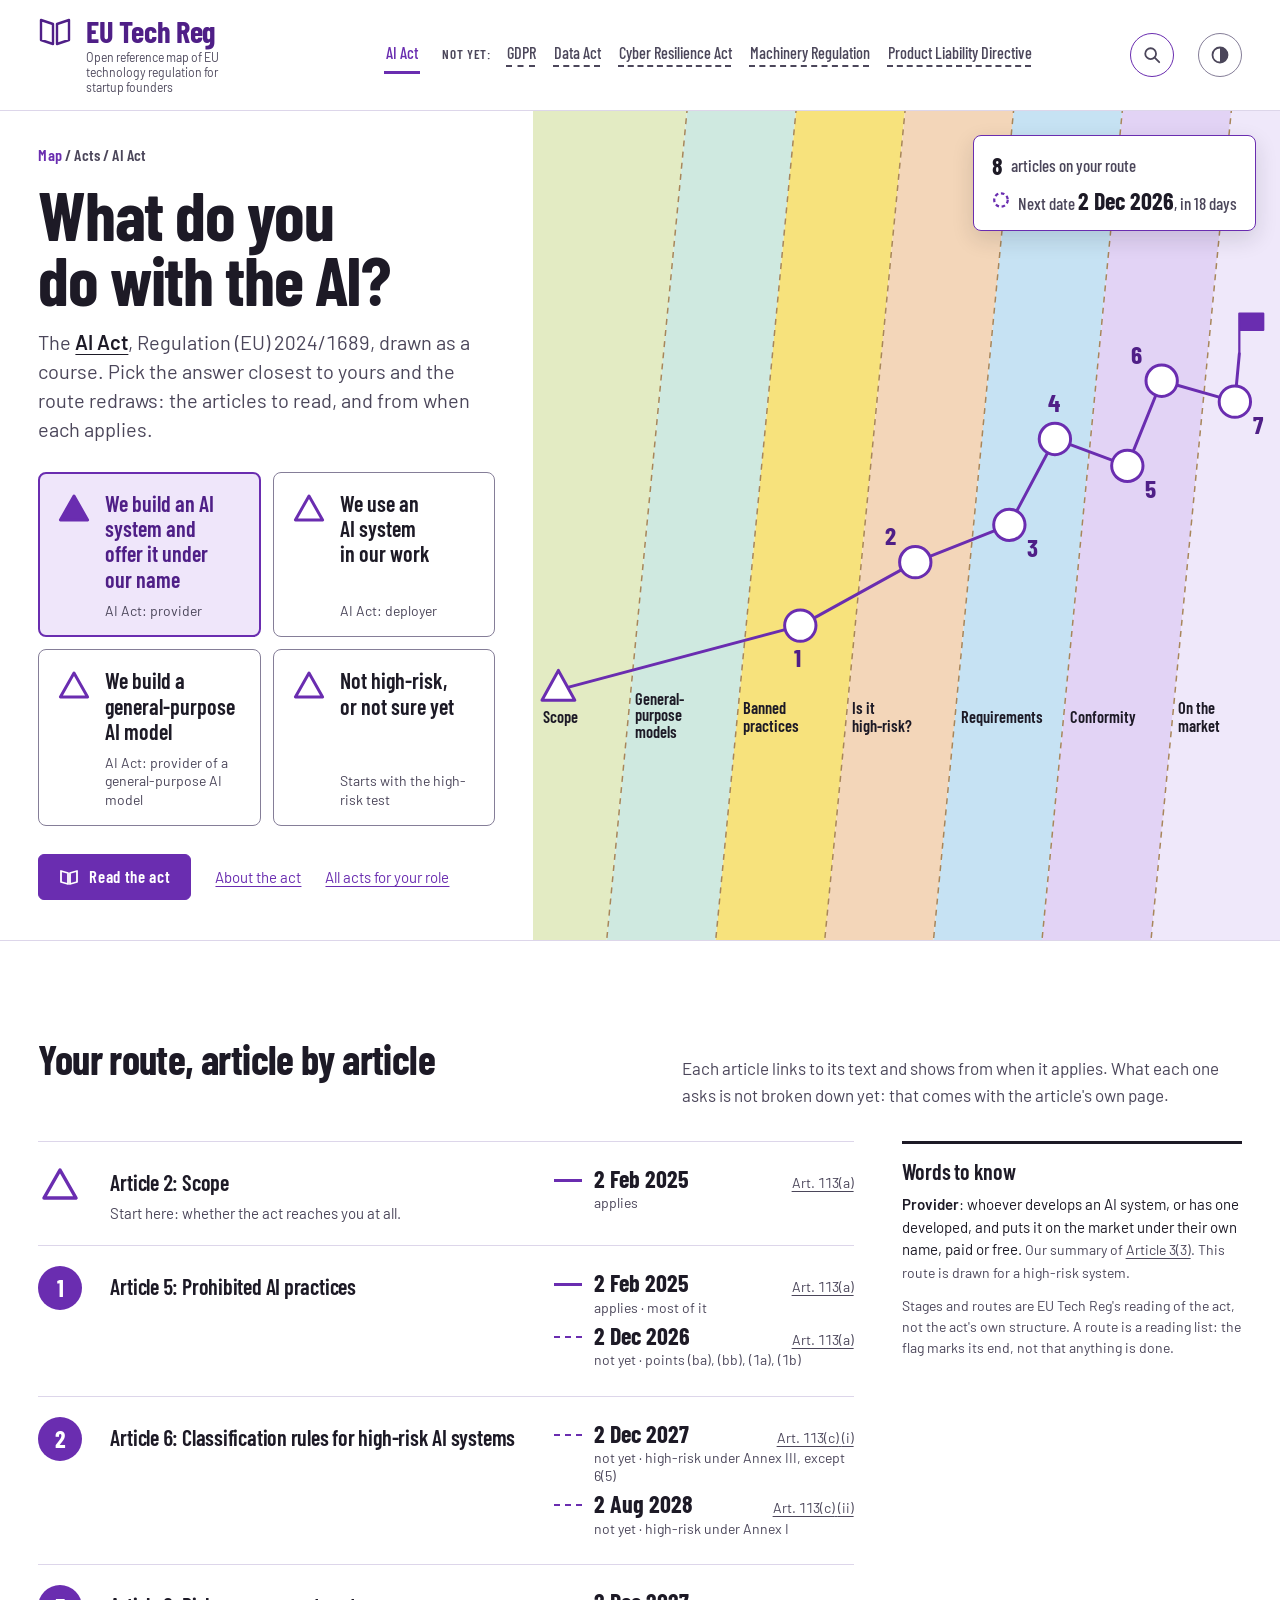
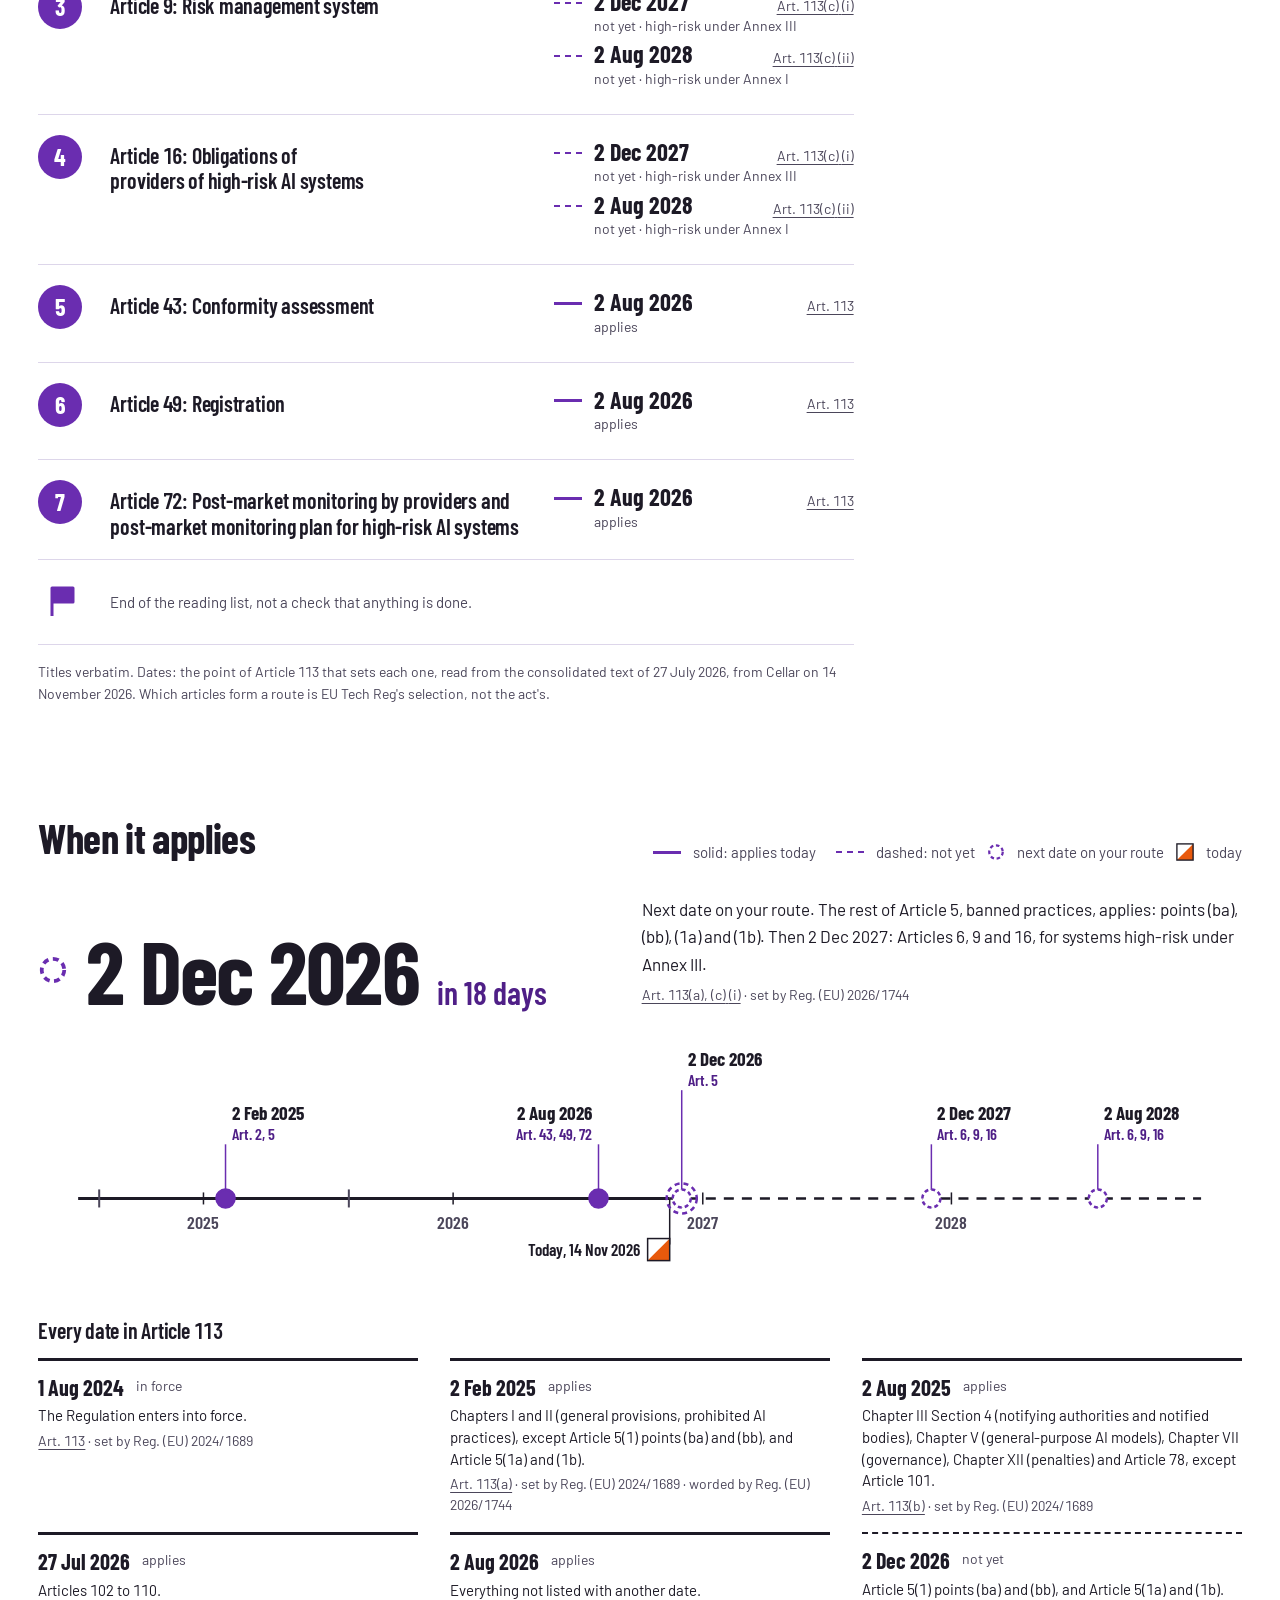
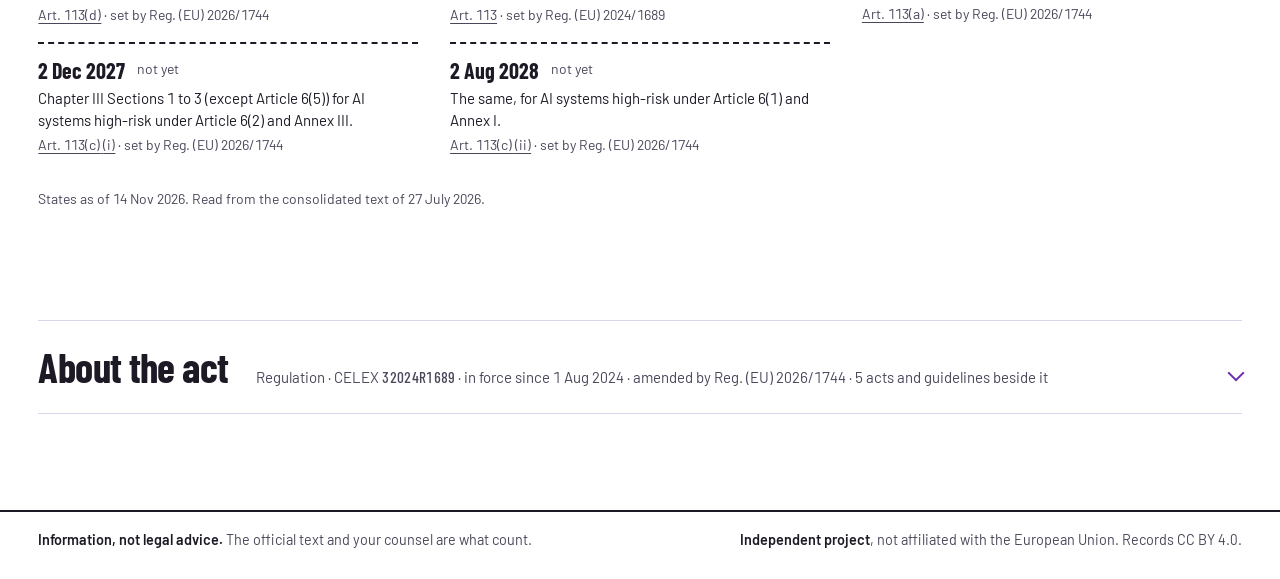
==== commit 342a1cde: "docs: bold pass on the mockup, dark theme, worked-example and synthesis specs Mockup (after the Impe" ====
--- a/docs/mockups/ai-act.html
+++ b/docs/mockups/ai-act.html
@@ -4,9 +4,11 @@
 <meta charset="utf-8">
 <meta name="viewport" content="width=device-width, initial-scale=1">
 <title>AI Act — EU Tech Reg</title>
+<meta name="color-scheme" content="light dark">
+<script src="assets/theme.js"></script>
 <link rel="stylesheet" href="assets/style.css">
 </head>
-<body>
+<body class="act-page">
 <header class="masthead">
   <a class="brand" href="index.html">
     <svg viewBox="0 0 34 34" aria-hidden="true"><path d="M3 6 l12 4 v20 l-12 -4z M31 6 l-12 4 v20 l12 -4z" fill="none" stroke="currentColor" stroke-width="2.4" stroke-linejoin="round"/></svg>
@@ -16,131 +18,147 @@
   <nav class="acts" aria-label="Acts">
     <a href="ai-act.html" aria-current="page">AI Act</a>
     <span class="not-yet-label">Not yet:</span>
-    <a class="not-yet" href="#">GDPR</a>
-    <a class="not-yet" href="#">Data Act</a>
-    <a class="not-yet" href="#">Machinery Regulation</a>
-    <a class="not-yet" href="#">Cyber Resilience Act</a>
-    <a class="not-yet" href="#">Product Liability Directive</a>
+    <span class="not-yet">GDPR</span>
+    <span class="not-yet">Data Act</span>
+    <span class="not-yet">Cyber Resilience Act</span>
+    <span class="not-yet">Machinery Regulation</span>
+    <span class="not-yet">Product Liability Directive</span>
   </nav>
-  <a class="search-field" href="search.html"><svg viewBox="0 0 20 20" aria-hidden="true"><circle cx="8.5" cy="8.5" r="6" fill="none" stroke="currentColor" stroke-width="2"/><path d="M13 13 l5 5" stroke="currentColor" stroke-width="2" stroke-linecap="round"/></svg><span>Search EU Tech Reg</span></a>
+  <a class="search-field" href="search.html" aria-label="Search EU Tech Reg"><svg viewBox="0 0 20 20" aria-hidden="true"><circle cx="8.5" cy="8.5" r="6" fill="none" stroke="currentColor" stroke-width="2"/><path d="M13 13 l5 5" stroke="currentColor" stroke-width="2" stroke-linecap="round"/></svg><span>Search EU Tech Reg</span></a>
+  <button id="theme" class="theme" type="button" aria-label="Dark theme" aria-pressed="false"><svg viewBox="0 0 20 20" aria-hidden="true"><circle cx="10" cy="10" r="7.5" fill="none" stroke="currentColor" stroke-width="1.8"/><path d="M10 2.5 a7.5 7.5 0 0 1 0 15 z" fill="currentColor"/></svg></button>
 </header>
 
 <main>
 <div class="first">
-  <div class="col">
-    <p class="breadcrumb"><a href="index.html">Map</a> / Acts</p>
-    <h1>AI Act — Regulation (EU) 2024/1689</h1>
-    <p class="status">Harmonised rules on artificial intelligence · in force since 1 August 2024 · amended by the Digital Omnibus on AI, <a href="https://eur-lex.europa.eu/legal-content/EN/TXT/HTML/?uri=CELEX:32026R1744">Regulation (EU) 2026/1744</a></p>
-    <p class="lede">The AI Act sets rules for AI systems sold or used in the EU, scaled to risk: some practices are banned, high-risk systems carry duties before and after they reach the market, and some systems must tell people they are AI.</p>
-    <p><span class="synthetic">Explanation draft · not yet reviewed</span></p>
-    <div class="actions">
-      <a class="btn primary" href="https://eur-lex.europa.eu/legal-content/EN/TXT/HTML/?uri=CELEX:02024R1689-20260727"><svg viewBox="0 0 20 20" aria-hidden="true"><path d="M2 4 l7 2 v11 l-7 -2z M18 4 l-7 2 v11 l7 -2z" fill="none" stroke="currentColor" stroke-width="1.8" stroke-linejoin="round"/></svg>Read the act</a>
-      <a class="btn" href="#route">Your route</a>
-      <a class="btn" href="#when">When it applies</a>
-    </div>
-    <p class="quick"><b>Quick links</b>
-      <a href="#art-5">Banned practices</a>
-      <a href="#art-6">Is it high-risk?</a>
-      <a href="https://eur-lex.europa.eu/legal-content/EN/TXT/HTML/?uri=CELEX:02024R1689-20260727#anx_III">Annex III</a>
-      <a href="role.html">All acts for your role</a>
-    </p>
+  <div class="col ask">
+    <p class="breadcrumb"><a href="index.html">Map</a> / Acts / AI Act</p>
+    <h1 id="ask-h">What do you do with the AI?</h1>
+    <p class="act-line">The <a href="https://eur-lex.europa.eu/legal-content/EN/TXT/HTML/?uri=CELEX:02024R1689-20260727">AI Act</a>, Regulation (EU) 2024/1689, drawn as a course. Pick the answer closest to yours and the route redraws: the articles to read, and from when each applies.</p>
+    <div class="choices" role="radiogroup" aria-labelledby="ask-h"><input type="radio" name="route" id="r-provider" value="provider" checked><label for="r-provider"><svg viewBox="0 0 40 40" aria-hidden="true"><polygon points="20,6 36,34 4,34" stroke-linejoin="round"/></svg><span class="say">We build an AI system and offer it under our name</span><span class="word">AI Act: provider</span></label><input type="radio" name="route" id="r-deployer" value="deployer"><label for="r-deployer"><svg viewBox="0 0 40 40" aria-hidden="true"><polygon points="20,6 36,34 4,34" stroke-linejoin="round"/></svg><span class="say">We use an AI system in our work</span><span class="word">AI Act: deployer</span></label><input type="radio" name="route" id="r-model" value="model"><label for="r-model"><svg viewBox="0 0 40 40" aria-hidden="true"><polygon points="20,6 36,34 4,34" stroke-linejoin="round"/></svg><span class="say">We build a general-purpose AI model</span><span class="word">AI Act: provider of a general-purpose AI model</span></label><input type="radio" name="route" id="r-unsure" value="unsure"><label for="r-unsure"><svg viewBox="0 0 40 40" aria-hidden="true"><polygon points="20,6 36,34 4,34" stroke-linejoin="round"/></svg><span class="say">Not high-risk, or not sure yet</span><span class="word">Starts with the high-risk test</span></label></div>
+    <p class="act-more"><a class="btn primary" href="https://eur-lex.europa.eu/legal-content/EN/TXT/HTML/?uri=CELEX:02024R1689-20260727"><svg viewBox="0 0 20 20" aria-hidden="true"><path d="M2 4 l7 2 v11 l-7 -2z M18 4 l-7 2 v11 l7 -2z" fill="none" stroke="currentColor" stroke-width="1.8" stroke-linejoin="round"/></svg>Read the act</a>
+      <a href="#about">About the act</a> <a href="role.html">All acts for your role</a></p>
   </div>
 
   <div class="col terrain">
-    <svg class="map-wide" viewBox="0 30 1000 620" role="img" aria-labelledby="map-title map-desc" preserveAspectRatio="xMidYMid meet">
-      <title id="map-title">The AI Act as six stages, with the route for the chosen role</title>
-      <desc id="map-desc">Stages from left to right: scope, banned practices, is it high-risk, requirements, conformity, on the market. The purple course connects the articles to read for the chosen role, listed under Your route.</desc>
-      <polygon points="-900,-500 258,-500 89,1250 -900,1250" fill="var(--stage-scope)"/><polygon points="258,-500 428,-500 259,1250 89,1250" fill="var(--stage-banned)"/><polygon points="428,-500 598,-500 429,1250 259,1250" fill="var(--stage-highrisk)"/><polygon points="598,-500 768,-500 599,1250 429,1250" fill="var(--stage-requirements)"/><polygon points="768,-500 938,-500 769,1250 599,1250" fill="var(--stage-conformity)"/><polygon points="938,-500 1900,-500 1900,1250 769,1250" fill="var(--stage-market)"/>
-      <g stroke="var(--contour)" stroke-width="2" stroke-dasharray="8 7"><line x1="258" y1="-500" x2="89" y2="1250"/><line x1="428" y1="-500" x2="259" y2="1250"/><line x1="598" y1="-500" x2="429" y2="1250"/><line x1="768" y1="-500" x2="599" y2="1250"/><line x1="938" y1="-500" x2="769" y2="1250"/></g>
-      <g class="stage-label"><text x="40" y="232">Scope</text><text x="200" y="232">Banned</text><text x="200" y="258">practices</text><text x="372" y="232">Is it</text><text x="372" y="258">high-risk?</text><text x="530" y="232">Requirements</text><text x="690" y="232">Conformity</text><text x="862" y="590">On the</text><text x="862" y="616">market</text></g>
-      <g class="course for-provider"><polyline class="leg" points="90,520 255,440 420,360 560,300 640,420 760,330 800,470 930,400 912,560"/><polygon points="90,494 112,534 68,534" fill="#fff" stroke="var(--course)" stroke-width="4"/><a href="#art-5" class="control"><circle cx="255" cy="440" r="19"/><text x="222" y="418">1</text></a><a href="#art-6" class="control"><circle cx="420" cy="360" r="19"/><text x="387" y="338">2</text></a><a href="#art-9" class="control"><circle cx="560" cy="300" r="19"/><text x="551" y="268">3</text></a><a href="#art-16" class="control"><circle cx="640" cy="420" r="19"/><text x="631" y="470">4</text></a><a href="#art-43" class="control"><circle cx="760" cy="330" r="19"/><text x="751" y="298">5</text></a><a href="#art-49" class="control"><circle cx="800" cy="470" r="19"/><text x="791" y="520">6</text></a><a href="#art-72" class="control"><circle cx="930" cy="400" r="19"/><text x="921" y="368">7</text></a><path d="M912 560 v-46 l30 10 -30 12" fill="var(--course)" stroke="var(--course)" stroke-width="3" stroke-linejoin="round"/></g>
-      <g class="course for-deployer"><polyline class="leg" points="90,520 255,440 420,360 590,330 650,450 900,380 912,560"/><polygon points="90,494 112,534 68,534" fill="#fff" stroke="var(--course)" stroke-width="4"/><a href="#art-5" class="control"><circle cx="255" cy="440" r="19"/><text x="222" y="418">1</text></a><a href="#art-6" class="control"><circle cx="420" cy="360" r="19"/><text x="387" y="338">2</text></a><a href="#art-26" class="control"><circle cx="590" cy="330" r="19"/><text x="581" y="298">3</text></a><a href="#art-27" class="control"><circle cx="650" cy="450" r="19"/><text x="641" y="500">4</text></a><a href="#art-50" class="control"><circle cx="900" cy="380" r="19"/><text x="891" y="348">5</text></a><path d="M912 560 v-46 l30 10 -30 12" fill="var(--course)" stroke="var(--course)" stroke-width="3" stroke-linejoin="round"/></g>
-    </svg>
-    <svg class="map-narrow" viewBox="0 0 360 420" role="img" aria-labelledby="map-title-n">
-      <title id="map-title-n">The AI Act as six stages from top to bottom, with the route for the chosen role</title>
-      <rect x="0" y="0" width="360" height="70" fill="var(--stage-scope)"/><rect x="0" y="70" width="360" height="70" fill="var(--stage-banned)"/><rect x="0" y="140" width="360" height="70" fill="var(--stage-highrisk)"/><rect x="0" y="210" width="360" height="70" fill="var(--stage-requirements)"/><rect x="0" y="280" width="360" height="70" fill="var(--stage-conformity)"/><rect x="0" y="350" width="360" height="70" fill="var(--stage-market)"/>
-      <g stroke="var(--contour)" stroke-width="1.5" stroke-dasharray="6 5"><line x1="0" y1="70" x2="360" y2="70"/><line x1="0" y1="140" x2="360" y2="140"/><line x1="0" y1="210" x2="360" y2="210"/><line x1="0" y1="280" x2="360" y2="280"/><line x1="0" y1="350" x2="360" y2="350"/></g>
-      <g class="stage-label-n"><text x="12" y="26">Scope</text><text x="12" y="96">Banned practices</text><text x="12" y="166">Is it high-risk?</text><text x="12" y="236">Requirements</text><text x="12" y="306">Conformity</text><text x="12" y="376">On the market</text></g>
-      <g class="course for-provider"><polyline class="leg" points="210,45 270,105 220,175 170,245 300,255 230,315 320,330 250,385 322,412"/><polygon points="210,30 224,54 196,54" fill="#fff" stroke="var(--course)" stroke-width="3.5"/><a href="#art-5" class="control"><circle cx="270" cy="105" r="12"/><text class="n" x="286" y="97">1</text></a><a href="#art-6" class="control"><circle cx="220" cy="175" r="12"/><text class="n" x="236" y="167">2</text></a><a href="#art-9" class="control"><circle cx="170" cy="245" r="12"/><text class="n" x="186" y="237">3</text></a><a href="#art-16" class="control"><circle cx="300" cy="255" r="12"/><text class="n" x="316" y="247">4</text></a><a href="#art-43" class="control"><circle cx="230" cy="315" r="12"/><text class="n" x="200" y="309">5</text></a><a href="#art-49" class="control"><circle cx="320" cy="330" r="12"/><text class="n" x="336" y="322">6</text></a><a href="#art-72" class="control"><circle cx="250" cy="385" r="12"/><text class="n" x="220" y="379">7</text></a><path d="M322 412 v-32 l22 7 -22 9" fill="var(--course)" stroke="var(--course)" stroke-width="3" stroke-linejoin="round"/></g>
-      <g class="course for-deployer"><polyline class="leg" points="210,45 270,105 220,175 170,245 300,260 240,385 322,412"/><polygon points="210,30 224,54 196,54" fill="#fff" stroke="var(--course)" stroke-width="3.5"/><a href="#art-5" class="control"><circle cx="270" cy="105" r="12"/><text class="n" x="286" y="97">1</text></a><a href="#art-6" class="control"><circle cx="220" cy="175" r="12"/><text class="n" x="236" y="167">2</text></a><a href="#art-26" class="control"><circle cx="170" cy="245" r="12"/><text class="n" x="186" y="237">3</text></a><a href="#art-27" class="control"><circle cx="300" cy="260" r="12"/><text class="n" x="316" y="252">4</text></a><a href="#art-50" class="control"><circle cx="240" cy="385" r="12"/><text class="n" x="210" y="379">5</text></a><path d="M322 412 v-32 l22 7 -22 9" fill="var(--course)" stroke="var(--course)" stroke-width="3" stroke-linejoin="round"/></g>
-    </svg>
-    <div class="route-box">
-      <b>Your route</b>
-      <div class="roles" role="radiogroup" aria-label="Role">
-        <input type="radio" name="role" id="role-provider" checked><label for="role-provider">Provider</label>
-        <input type="radio" name="role" id="role-deployer"><label for="role-deployer">Deployer</label>
-      </div>
-      <p class="for-provider">Provider of a high-risk AI system. Stages and route are drawn by EU Tech Reg, not by the act.</p>
-      <p class="for-deployer">Deployer of a high-risk AI system. Stages and route are drawn by EU Tech Reg, not by the act.</p>
-    </div>
+    <svg class="map-wide" viewBox="0 30 1000 620" role="group" aria-labelledby="map-title" preserveAspectRatio="xMidYMid meet"><title id="map-title">The AI Act as seven stages, with the route for your answer; each numbered control is an article</title><polygon points="-900,-1400 321,-1400 -18,2100 -900,2100" fill="var(--stage-scope)"/><polygon points="321,-1400 467,-1400 128,2100 -18,2100" fill="var(--stage-models)"/><polygon points="467,-1400 613,-1400 274,2100 128,2100" fill="var(--stage-banned)"/><polygon points="613,-1400 758,-1400 420,2100 274,2100" fill="var(--stage-highrisk)"/><polygon points="758,-1400 904,-1400 565,2100 420,2100" fill="var(--stage-requirements)"/><polygon points="904,-1400 1050,-1400 711,2100 565,2100" fill="var(--stage-conformity)"/><polygon points="1050,-1400 1900,-1400 1900,2100 711,2100" fill="var(--stage-market)"/><g stroke="var(--contour)" stroke-width="2" stroke-dasharray="8 7" aria-hidden="true"><line x1="321" y1="-1400" x2="-18" y2="2100"/><line x1="467" y1="-1400" x2="128" y2="2100"/><line x1="613" y1="-1400" x2="274" y2="2100"/><line x1="758" y1="-1400" x2="420" y2="2100"/><line x1="904" y1="-1400" x2="565" y2="2100"/><line x1="1050" y1="-1400" x2="711" y2="2100"/></g><g class="stage-label" aria-hidden="true"><text x="14" y="604">Scope</text><text x="136" y="580">General-</text><text x="136" y="602">purpose</text><text x="136" y="624">models</text><text x="281" y="592">Banned</text><text x="281" y="616">practices</text><text x="427" y="592">Is it</text><text x="427" y="616">high-risk?</text><text x="573" y="604">Requirements</text><text x="719" y="604">Conformity</text><text x="864" y="592">On the</text><text x="864" y="616">market</text></g><g class="course for-provider"><polyline class="leg" pathLength="1" points="34,560 358,474 512,389 638,339 699,224 796,260 842,146 940,174 946,110"/><polygon class="start" points="34,534 56,574 12,574"/><a href="#provider-art-5" class="control" style="--i:0" aria-label="Article 5: Prohibited AI practices"><circle class="hit" cx="358" cy="474" r="28"/><circle class="ring" cx="358" cy="474" r="21"/><text x="349" y="530" aria-hidden="true">1</text></a><a href="#provider-art-6" class="control" style="--i:1" aria-label="Article 6: Classification rules for high-risk AI systems"><circle class="hit" cx="512" cy="389" r="28"/><circle class="ring" cx="512" cy="389" r="21"/><text x="471" y="366" aria-hidden="true">2</text></a><a href="#provider-art-9" class="control" style="--i:2" aria-label="Article 9: Risk management system"><circle class="hit" cx="638" cy="339" r="28"/><circle class="ring" cx="638" cy="339" r="21"/><text x="661" y="382" aria-hidden="true">3</text></a><a href="#provider-art-16" class="control" style="--i:3" aria-label="Article 16: Obligations of providers of high-risk AI systems"><circle class="hit" cx="699" cy="224" r="28"/><circle class="ring" cx="699" cy="224" r="21"/><text x="690" y="188" aria-hidden="true">4</text></a><a href="#provider-art-43" class="control" style="--i:4" aria-label="Article 43: Conformity assessment"><circle class="hit" cx="796" cy="260" r="28"/><circle class="ring" cx="796" cy="260" r="21"/><text x="820" y="303" aria-hidden="true">5</text></a><a href="#provider-art-49" class="control" style="--i:5" aria-label="Article 49: Registration"><circle class="hit" cx="842" cy="146" r="28"/><circle class="ring" cx="842" cy="146" r="21"/><text x="801" y="123" aria-hidden="true">6</text></a><a href="#provider-art-72" class="control" style="--i:6" aria-label="Article 72: Post-market monitoring by providers and post-market monitoring plan for high-risk AI systems"><circle class="hit" cx="940" cy="174" r="28"/><circle class="ring" cx="940" cy="174" r="21"/><text x="964" y="217" aria-hidden="true">7</text></a><path class="finish" style="--i:7" d="M946 110 v-54 M946 56 h32 v22 h-32 z"/></g><g class="course for-deployer"><polyline class="leg" pathLength="1" points="34,560 358,474 512,389 646,310 697,196 937,210 946,110"/><polygon class="start" points="34,534 56,574 12,574"/><a href="#deployer-art-5" class="control" style="--i:0" aria-label="Article 5: Prohibited AI practices"><circle class="hit" cx="358" cy="474" r="28"/><circle class="ring" cx="358" cy="474" r="21"/><text x="349" y="530" aria-hidden="true">1</text></a><a href="#deployer-art-6" class="control" style="--i:1" aria-label="Article 6: Classification rules for high-risk AI systems"><circle class="hit" cx="512" cy="389" r="28"/><circle class="ring" cx="512" cy="389" r="21"/><text x="536" y="432" aria-hidden="true">2</text></a><a href="#deployer-art-26" class="control" style="--i:2" aria-label="Article 26: Obligations of deployers of high-risk AI systems"><circle class="hit" cx="646" cy="310" r="28"/><circle class="ring" cx="646" cy="310" r="21"/><text x="669" y="353" aria-hidden="true">3</text></a><a href="#deployer-art-27" class="control" style="--i:3" aria-label="Article 27: Fundamental rights impact assessment for high-risk AI systems"><circle class="hit" cx="697" cy="196" r="28"/><circle class="ring" cx="697" cy="196" r="21"/><text x="655" y="173" aria-hidden="true">4</text></a><a href="#deployer-art-50" class="control" style="--i:4" aria-label="Article 50: Transparency obligations for providers and deployers of certain AI systems"><circle class="hit" cx="937" cy="210" r="28"/><circle class="ring" cx="937" cy="210" r="21"/><text x="960" y="253" aria-hidden="true">5</text></a><path class="finish" style="--i:5" d="M946 110 v-54 M946 56 h32 v22 h-32 z"/></g><g class="course for-model"><polyline class="leg" pathLength="1" points="34,560 192,485 234,400 208,315 250,230 228,155 235,100"/><polygon class="start" points="34,534 56,574 12,574"/><a href="#model-art-51" class="control" style="--i:0" aria-label="Article 51: Classification of general-purpose AI models as general-purpose AI models with systemic risk"><circle class="hit" cx="192" cy="485" r="28"/><circle class="ring" cx="192" cy="485" r="21"/><text x="215" y="528" aria-hidden="true">1</text></a><a href="#model-art-53" class="control" style="--i:1" aria-label="Article 53: Obligations for providers of general-purpose AI models"><circle class="hit" cx="234" cy="400" r="28"/><circle class="ring" cx="234" cy="400" r="21"/><text x="271" y="410" aria-hidden="true">2</text></a><a href="#model-art-54" class="control" style="--i:2" aria-label="Article 54: Authorised representatives of providers of general-purpose AI models"><circle class="hit" cx="208" cy="315" r="28"/><circle class="ring" cx="208" cy="315" r="21"/><text x="153" y="325" aria-hidden="true">3</text></a><a href="#model-art-55" class="control" style="--i:3" aria-label="Article 55: Obligations of providers of general-purpose AI models with systemic risk"><circle class="hit" cx="250" cy="230" r="28"/><circle class="ring" cx="250" cy="230" r="21"/><text x="287" y="240" aria-hidden="true">4</text></a><a href="#model-art-56" class="control" style="--i:4" aria-label="Article 56: Codes of practice"><circle class="hit" cx="228" cy="155" r="28"/><circle class="ring" cx="228" cy="155" r="21"/><text x="173" y="165" aria-hidden="true">5</text></a><path class="finish" style="--i:5" d="M235 100 v-54 M235 46 h32 v22 h-32 z"/></g><g class="course for-unsure"><polyline class="leg" pathLength="1" points="34,560 358,474 515,360 936,217 946,110"/><polygon class="start" points="34,534 56,574 12,574"/><a href="#unsure-art-5" class="control" style="--i:0" aria-label="Article 5: Prohibited AI practices"><circle class="hit" cx="358" cy="474" r="28"/><circle class="ring" cx="358" cy="474" r="21"/><text x="382" y="517" aria-hidden="true">1</text></a><a href="#unsure-art-6" class="control" style="--i:1" aria-label="Article 6: Classification rules for high-risk AI systems"><circle class="hit" cx="515" cy="360" r="28"/><circle class="ring" cx="515" cy="360" r="21"/><text x="474" y="337" aria-hidden="true">2</text></a><a href="#unsure-art-50" class="control" style="--i:2" aria-label="Article 50: Transparency obligations for providers and deployers of certain AI systems"><circle class="hit" cx="936" cy="217" r="28"/><circle class="ring" cx="936" cy="217" r="21"/><text x="960" y="260" aria-hidden="true">3</text></a><path class="finish" style="--i:3" d="M946 110 v-54 M946 56 h32 v22 h-32 z"/></g></svg>
+    <svg class="map-narrow" viewBox="0 0 360 434" role="group" aria-labelledby="map-title-n"><title id="map-title-n">The AI Act as seven stages from top to bottom, with the route for your answer</title><rect x="0" y="0" width="360" height="62" fill="var(--stage-scope)"/><rect x="0" y="62" width="360" height="62" fill="var(--stage-models)"/><rect x="0" y="124" width="360" height="62" fill="var(--stage-banned)"/><rect x="0" y="186" width="360" height="62" fill="var(--stage-highrisk)"/><rect x="0" y="248" width="360" height="62" fill="var(--stage-requirements)"/><rect x="0" y="310" width="360" height="62" fill="var(--stage-conformity)"/><rect x="0" y="372" width="360" height="62" fill="var(--stage-market)"/><g stroke="var(--contour)" stroke-width="1.5" stroke-dasharray="6 5" aria-hidden="true"><line x1="0" y1="62" x2="360" y2="62"/><line x1="0" y1="124" x2="360" y2="124"/><line x1="0" y1="186" x2="360" y2="186"/><line x1="0" y1="248" x2="360" y2="248"/><line x1="0" y1="310" x2="360" y2="310"/><line x1="0" y1="372" x2="360" y2="372"/></g><g class="stage-label-n" aria-hidden="true"><text x="12" y="24">Scope</text><text x="12" y="86">General-purpose models</text><text x="12" y="148">Banned practices</text><text x="12" y="210">Is it high-risk?</text><text x="12" y="272">Requirements</text><text x="12" y="334">Conformity</text><text x="12" y="396">On the market</text></g><g class="course for-provider"><polyline class="leg" pathLength="1" points="205,40 230,160 230,222 120,292 300,276 120,354 300,338 230,408 322,424"/><polygon class="start" points="205,26 219,50 191,50"/><a href="#provider-art-5" class="control" style="--i:0" aria-label="Article 5: Prohibited AI practices"><circle class="hit" cx="230" cy="160" r="22"/><circle class="ring" cx="230" cy="160" r="12"/><text class="n" x="245" y="167" aria-hidden="true">1</text></a><a href="#provider-art-6" class="control" style="--i:1" aria-label="Article 6: Classification rules for high-risk AI systems"><circle class="hit" cx="230" cy="222" r="22"/><circle class="ring" cx="230" cy="222" r="12"/><text class="n" x="238" y="246" aria-hidden="true">2</text></a><a href="#provider-art-9" class="control" style="--i:2" aria-label="Article 9: Risk management system"><circle class="hit" cx="120" cy="292" r="22"/><circle class="ring" cx="120" cy="292" r="12"/><text class="n" x="87" y="299" aria-hidden="true">3</text></a><a href="#provider-art-16" class="control" style="--i:3" aria-label="Article 16: Obligations of providers of high-risk AI systems"><circle class="hit" cx="300" cy="276" r="22"/><circle class="ring" cx="300" cy="276" r="12"/><text class="n" x="315" y="283" aria-hidden="true">4</text></a><a href="#provider-art-43" class="control" style="--i:4" aria-label="Article 43: Conformity assessment"><circle class="hit" cx="120" cy="354" r="22"/><circle class="ring" cx="120" cy="354" r="12"/><text class="n" x="87" y="361" aria-hidden="true">5</text></a><a href="#provider-art-49" class="control" style="--i:5" aria-label="Article 49: Registration"><circle class="hit" cx="300" cy="338" r="22"/><circle class="ring" cx="300" cy="338" r="12"/><text class="n" x="308" y="328" aria-hidden="true">6</text></a><a href="#provider-art-72" class="control" style="--i:6" aria-label="Article 72: Post-market monitoring by providers and post-market monitoring plan for high-risk AI systems"><circle class="hit" cx="230" cy="408" r="22"/><circle class="ring" cx="230" cy="408" r="12"/><text class="n" x="197" y="415" aria-hidden="true">7</text></a><path class="finish" style="--i:7" d="M322 424 v-32 M322 392 h19 v13 h-19 z"/></g><g class="course for-deployer"><polyline class="leg" pathLength="1" points="205,40 230,160 230,222 120,292 300,276 230,408 322,424"/><polygon class="start" points="205,26 219,50 191,50"/><a href="#deployer-art-5" class="control" style="--i:0" aria-label="Article 5: Prohibited AI practices"><circle class="hit" cx="230" cy="160" r="22"/><circle class="ring" cx="230" cy="160" r="12"/><text class="n" x="245" y="167" aria-hidden="true">1</text></a><a href="#deployer-art-6" class="control" style="--i:1" aria-label="Article 6: Classification rules for high-risk AI systems"><circle class="hit" cx="230" cy="222" r="22"/><circle class="ring" cx="230" cy="222" r="12"/><text class="n" x="238" y="246" aria-hidden="true">2</text></a><a href="#deployer-art-26" class="control" style="--i:2" aria-label="Article 26: Obligations of deployers of high-risk AI systems"><circle class="hit" cx="120" cy="292" r="22"/><circle class="ring" cx="120" cy="292" r="12"/><text class="n" x="87" y="299" aria-hidden="true">3</text></a><a href="#deployer-art-27" class="control" style="--i:3" aria-label="Article 27: Fundamental rights impact assessment for high-risk AI systems"><circle class="hit" cx="300" cy="276" r="22"/><circle class="ring" cx="300" cy="276" r="12"/><text class="n" x="308" y="266" aria-hidden="true">4</text></a><a href="#deployer-art-50" class="control" style="--i:4" aria-label="Article 50: Transparency obligations for providers and deployers of certain AI systems"><circle class="hit" cx="230" cy="408" r="22"/><circle class="ring" cx="230" cy="408" r="12"/><text class="n" x="204" y="432" aria-hidden="true">5</text></a><path class="finish" style="--i:5" d="M322 424 v-32 M322 392 h19 v13 h-19 z"/></g><g class="course for-model"><polyline class="leg" pathLength="1" points="205,40 120,106 165,90 210,106 255,90 300,106 322,114"/><polygon class="start" points="205,26 219,50 191,50"/><a href="#model-art-51" class="control" style="--i:0" aria-label="Article 51: Classification of general-purpose AI models as general-purpose AI models with systemic risk"><circle class="hit" cx="120" cy="106" r="22"/><circle class="ring" cx="120" cy="106" r="12"/><text class="n" x="94" y="130" aria-hidden="true">1</text></a><a href="#model-art-53" class="control" style="--i:1" aria-label="Article 53: Obligations for providers of general-purpose AI models"><circle class="hit" cx="165" cy="90" r="22"/><circle class="ring" cx="165" cy="90" r="12"/><text class="n" x="156" y="73" aria-hidden="true">2</text></a><a href="#model-art-54" class="control" style="--i:2" aria-label="Article 54: Authorised representatives of providers of general-purpose AI models"><circle class="hit" cx="210" cy="106" r="22"/><circle class="ring" cx="210" cy="106" r="12"/><text class="n" x="201" y="137" aria-hidden="true">3</text></a><a href="#model-art-55" class="control" style="--i:3" aria-label="Article 55: Obligations of providers of general-purpose AI models with systemic risk"><circle class="hit" cx="255" cy="90" r="22"/><circle class="ring" cx="255" cy="90" r="12"/><text class="n" x="246" y="73" aria-hidden="true">4</text></a><a href="#model-art-56" class="control" style="--i:4" aria-label="Article 56: Codes of practice"><circle class="hit" cx="300" cy="106" r="22"/><circle class="ring" cx="300" cy="106" r="12"/><text class="n" x="291" y="89" aria-hidden="true">5</text></a><path class="finish" style="--i:5" d="M322 114 v-32 M322 82 h19 v13 h-19 z"/></g><g class="course for-unsure"><polyline class="leg" pathLength="1" points="205,40 230,160 230,222 230,408 322,424"/><polygon class="start" points="205,26 219,50 191,50"/><a href="#unsure-art-5" class="control" style="--i:0" aria-label="Article 5: Prohibited AI practices"><circle class="hit" cx="230" cy="160" r="22"/><circle class="ring" cx="230" cy="160" r="12"/><text class="n" x="245" y="167" aria-hidden="true">1</text></a><a href="#unsure-art-6" class="control" style="--i:1" aria-label="Article 6: Classification rules for high-risk AI systems"><circle class="hit" cx="230" cy="222" r="22"/><circle class="ring" cx="230" cy="222" r="12"/><text class="n" x="245" y="229" aria-hidden="true">2</text></a><a href="#unsure-art-50" class="control" style="--i:2" aria-label="Article 50: Transparency obligations for providers and deployers of certain AI systems"><circle class="hit" cx="230" cy="408" r="22"/><circle class="ring" cx="230" cy="408" r="12"/><text class="n" x="204" y="432" aria-hidden="true">3</text></a><path class="finish" style="--i:3" d="M322 424 v-32 M322 392 h19 v13 h-19 z"/></g></svg>
+    <p class="readout for-provider"><span><b>8</b> articles on your route</span><span><svg class="mark" viewBox="0 0 20 20" aria-hidden="true"><circle cx="10" cy="10" r="7.5" fill="none" stroke="var(--course)" stroke-width="2.5" stroke-dasharray="4 3"/></svg><span>Next date <b>2 Dec 2026</b>, in 18 days</span></span></p><p class="readout for-deployer"><span><b>6</b> articles on your route</span><span><svg class="mark" viewBox="0 0 20 20" aria-hidden="true"><circle cx="10" cy="10" r="7.5" fill="none" stroke="var(--course)" stroke-width="2.5" stroke-dasharray="4 3"/></svg><span>Next date <b>2 Dec 2026</b>, in 18 days</span></span></p><p class="readout for-model"><span><b>6</b> articles on your route</span><span><span>All of them apply, the last since <b>2 Aug 2025</b></span></span></p><p class="readout for-unsure"><span><b>4</b> articles on your route</span><span><svg class="mark" viewBox="0 0 20 20" aria-hidden="true"><circle cx="10" cy="10" r="7.5" fill="none" stroke="var(--course)" stroke-width="2.5" stroke-dasharray="4 3"/></svg><span>Next date <b>2 Dec 2026</b>, in 18 days</span></span></p>
   </div>
 </div>
+<p id="route-said" class="sr-only" aria-live="polite"></p>
 
-<div class="lower">
-  <section id="route" aria-labelledby="route-h">
-    <h2 id="route-h">Your route: articles to read</h2>
-    <ol class="route for-provider">
-      <li><span class="n start" aria-hidden="true"><svg viewBox="0 0 40 40" width="40" height="40"><polygon points="20,6 36,34 4,34" fill="#fff" stroke="currentColor" stroke-width="3.5" stroke-linejoin="round"/></svg></span><div><h3><a href="https://eur-lex.europa.eu/legal-content/EN/TXT/HTML/?uri=CELEX:02024R1689-20260727#art_2">Article 2 — Scope</a></h3><p>Start: does the act reach you at all.</p></div></li>
-      <li id="art-5"><span class="n">1</span><div><h3><a href="https://eur-lex.europa.eu/legal-content/EN/TXT/HTML/?uri=CELEX:02024R1689-20260727#art_5">Article 5 — Prohibited AI practices</a></h3><p class="cite">Obligations not yet broken down</p></div></li>
-      <li id="art-6"><span class="n">2</span><div><h3><a href="https://eur-lex.europa.eu/legal-content/EN/TXT/HTML/?uri=CELEX:02024R1689-20260727#art_6">Article 6 — Classification rules for high-risk AI systems</a></h3><p class="cite">Obligations not yet broken down</p></div></li>
-      <li id="art-9"><span class="n">3</span><div><h3><a href="https://eur-lex.europa.eu/legal-content/EN/TXT/HTML/?uri=CELEX:02024R1689-20260727#art_9">Article 9 — Risk management system</a></h3><p class="cite">Obligations not yet broken down</p></div></li>
-      <li id="art-16"><span class="n">4</span><div><h3><a href="https://eur-lex.europa.eu/legal-content/EN/TXT/HTML/?uri=CELEX:02024R1689-20260727#art_16">Article 16 — Obligations of providers of high-risk AI systems</a></h3><p class="cite">Obligations not yet broken down</p></div></li>
-      <li id="art-43"><span class="n">5</span><div><h3><a href="https://eur-lex.europa.eu/legal-content/EN/TXT/HTML/?uri=CELEX:02024R1689-20260727#art_43">Article 43 — Conformity assessment</a></h3><p class="cite">Obligations not yet broken down</p></div></li>
-      <li id="art-49"><span class="n">6</span><div><h3><a href="https://eur-lex.europa.eu/legal-content/EN/TXT/HTML/?uri=CELEX:02024R1689-20260727#art_49">Article 49 — Registration</a></h3><p class="cite">Obligations not yet broken down</p></div></li>
-      <li id="art-72"><span class="n">7</span><div><h3><a href="https://eur-lex.europa.eu/legal-content/EN/TXT/HTML/?uri=CELEX:02024R1689-20260727#art_72">Article 72 — Post-market monitoring by providers and post-market monitoring plan for high-risk AI systems</a></h3><p class="cite">Obligations not yet broken down</p></div></li>
-    </ol>
-    <ol class="route for-deployer">
-      <li><span class="n start" aria-hidden="true"><svg viewBox="0 0 40 40" width="40" height="40"><polygon points="20,6 36,34 4,34" fill="#fff" stroke="currentColor" stroke-width="3.5" stroke-linejoin="round"/></svg></span><div><h3><a href="https://eur-lex.europa.eu/legal-content/EN/TXT/HTML/?uri=CELEX:02024R1689-20260727#art_2">Article 2 — Scope</a></h3><p>Start: does the act reach you at all.</p></div></li>
-      <li><span class="n">1</span><div><h3><a href="https://eur-lex.europa.eu/legal-content/EN/TXT/HTML/?uri=CELEX:02024R1689-20260727#art_5">Article 5 — Prohibited AI practices</a></h3><p class="cite">Obligations not yet broken down</p></div></li>
-      <li><span class="n">2</span><div><h3><a href="https://eur-lex.europa.eu/legal-content/EN/TXT/HTML/?uri=CELEX:02024R1689-20260727#art_6">Article 6 — Classification rules for high-risk AI systems</a></h3><p class="cite">Obligations not yet broken down</p></div></li>
-      <li id="art-26"><span class="n">3</span><div><h3><a href="https://eur-lex.europa.eu/legal-content/EN/TXT/HTML/?uri=CELEX:02024R1689-20260727#art_26">Article 26 — Obligations of deployers of high-risk AI systems</a></h3><p class="cite">Obligations not yet broken down</p></div></li>
-      <li id="art-27"><span class="n">4</span><div><h3><a href="https://eur-lex.europa.eu/legal-content/EN/TXT/HTML/?uri=CELEX:02024R1689-20260727#art_27">Article 27 — Fundamental rights impact assessment for high-risk AI systems</a></h3><p class="cite">Obligations not yet broken down</p></div></li>
-      <li id="art-50"><span class="n">5</span><div><h3><a href="https://eur-lex.europa.eu/legal-content/EN/TXT/HTML/?uri=CELEX:02024R1689-20260727#art_50">Article 50 — Transparency obligations for providers and deployers of certain AI systems</a></h3><p class="cite">Obligations not yet broken down</p></div></li>
-    </ol>
-    <p class="cite">Titles verbatim from the consolidated text of 27 July 2026, read from Cellar on 14 November 2026. Which articles form a route is EU Tech Reg's selection, not the act's.</p>
-  </section>
+<section class="seq route-part" id="route" aria-labelledby="route-h">
+  <div class="seq-head">
+    <h2 id="route-h">Your route, article by article</h2>
+    <p class="gap">Each article links to its text and shows from when it applies. What each one asks is not broken down yet: that comes with the article's own page.</p>
+  </div>
+  <div class="route-grid">
+    <div>
+      <ol class="route for-provider"><li><span class="n start" aria-hidden="true"><svg viewBox="0 0 40 40"><polygon points="20,6 36,34 4,34" stroke-linejoin="round"/></svg></span><div><h3><a href="https://eur-lex.europa.eu/legal-content/EN/TXT/HTML/?uri=CELEX:02024R1689-20260727#art_2">Article 2: Scope</a></h3><p>Start here: whether the act reaches you at all.</p></div><div class="on"><p class="d"><span class="form" aria-hidden="true"></span><span class="date">2 Feb 2025</span><span class="state">applies</span> <a class="src" href="https://eur-lex.europa.eu/legal-content/EN/TXT/HTML/?uri=CELEX:02024R1689-20260727#art_113">Art. 113(a)</a></p></div></li><li id="provider-art-5"><span class="n">1</span><div><h3><a href="https://eur-lex.europa.eu/legal-content/EN/TXT/HTML/?uri=CELEX:02024R1689-20260727#art_5">Article 5: Prohibited AI practices</a></h3></div><div class="on"><p class="d"><span class="form" aria-hidden="true"></span><span class="date">2 Feb 2025</span><span class="state">applies · most of it</span> <a class="src" href="https://eur-lex.europa.eu/legal-content/EN/TXT/HTML/?uri=CELEX:02024R1689-20260727#art_113">Art. 113(a)</a></p><p class="d later"><span class="form" aria-hidden="true"></span><span class="date">2 Dec 2026</span><span class="state">not yet · points (ba), (bb), (1a), (1b)</span> <a class="src" href="https://eur-lex.europa.eu/legal-content/EN/TXT/HTML/?uri=CELEX:02024R1689-20260727#art_113">Art. 113(a)</a></p></div></li><li id="provider-art-6"><span class="n">2</span><div><h3><a href="https://eur-lex.europa.eu/legal-content/EN/TXT/HTML/?uri=CELEX:02024R1689-20260727#art_6">Article 6: Classification rules for high-risk AI systems</a></h3></div><div class="on"><p class="d later"><span class="form" aria-hidden="true"></span><span class="date">2 Dec 2027</span><span class="state">not yet · high-risk under Annex III, except 6(5)</span> <a class="src" href="https://eur-lex.europa.eu/legal-content/EN/TXT/HTML/?uri=CELEX:02024R1689-20260727#art_113">Art. 113(c)<span class="pp">(i)</span></a></p><p class="d later"><span class="form" aria-hidden="true"></span><span class="date">2 Aug 2028</span><span class="state">not yet · high-risk under Annex I</span> <a class="src" href="https://eur-lex.europa.eu/legal-content/EN/TXT/HTML/?uri=CELEX:02024R1689-20260727#art_113">Art. 113(c)<span class="pp">(ii)</span></a></p></div></li><li id="provider-art-9"><span class="n">3</span><div><h3><a href="https://eur-lex.europa.eu/legal-content/EN/TXT/HTML/?uri=CELEX:02024R1689-20260727#art_9">Article 9: Risk management system</a></h3></div><div class="on"><p class="d later"><span class="form" aria-hidden="true"></span><span class="date">2 Dec 2027</span><span class="state">not yet · high-risk under Annex III</span> <a class="src" href="https://eur-lex.europa.eu/legal-content/EN/TXT/HTML/?uri=CELEX:02024R1689-20260727#art_113">Art. 113(c)<span class="pp">(i)</span></a></p><p class="d later"><span class="form" aria-hidden="true"></span><span class="date">2 Aug 2028</span><span class="state">not yet · high-risk under Annex I</span> <a class="src" href="https://eur-lex.europa.eu/legal-content/EN/TXT/HTML/?uri=CELEX:02024R1689-20260727#art_113">Art. 113(c)<span class="pp">(ii)</span></a></p></div></li><li id="provider-art-16"><span class="n">4</span><div><h3><a href="https://eur-lex.europa.eu/legal-content/EN/TXT/HTML/?uri=CELEX:02024R1689-20260727#art_16">Article 16: Obligations of providers of high-risk AI systems</a></h3></div><div class="on"><p class="d later"><span class="form" aria-hidden="true"></span><span class="date">2 Dec 2027</span><span class="state">not yet · high-risk under Annex III</span> <a class="src" href="https://eur-lex.europa.eu/legal-content/EN/TXT/HTML/?uri=CELEX:02024R1689-20260727#art_113">Art. 113(c)<span class="pp">(i)</span></a></p><p class="d later"><span class="form" aria-hidden="true"></span><span class="date">2 Aug 2028</span><span class="state">not yet · high-risk under Annex I</span> <a class="src" href="https://eur-lex.europa.eu/legal-content/EN/TXT/HTML/?uri=CELEX:02024R1689-20260727#art_113">Art. 113(c)<span class="pp">(ii)</span></a></p></div></li><li id="provider-art-43"><span class="n">5</span><div><h3><a href="https://eur-lex.europa.eu/legal-content/EN/TXT/HTML/?uri=CELEX:02024R1689-20260727#art_43">Article 43: Conformity assessment</a></h3></div><div class="on"><p class="d"><span class="form" aria-hidden="true"></span><span class="date">2 Aug 2026</span><span class="state">applies</span> <a class="src" href="https://eur-lex.europa.eu/legal-content/EN/TXT/HTML/?uri=CELEX:02024R1689-20260727#art_113">Art. 113</a></p></div></li><li id="provider-art-49"><span class="n">6</span><div><h3><a href="https://eur-lex.europa.eu/legal-content/EN/TXT/HTML/?uri=CELEX:02024R1689-20260727#art_49">Article 49: Registration</a></h3></div><div class="on"><p class="d"><span class="form" aria-hidden="true"></span><span class="date">2 Aug 2026</span><span class="state">applies</span> <a class="src" href="https://eur-lex.europa.eu/legal-content/EN/TXT/HTML/?uri=CELEX:02024R1689-20260727#art_113">Art. 113</a></p></div></li><li id="provider-art-72"><span class="n">7</span><div><h3><a href="https://eur-lex.europa.eu/legal-content/EN/TXT/HTML/?uri=CELEX:02024R1689-20260727#art_72">Article 72: Post-market monitoring by providers and post-market monitoring plan for high-risk AI systems</a></h3></div><div class="on"><p class="d"><span class="form" aria-hidden="true"></span><span class="date">2 Aug 2026</span><span class="state">applies</span> <a class="src" href="https://eur-lex.europa.eu/legal-content/EN/TXT/HTML/?uri=CELEX:02024R1689-20260727#art_113">Art. 113</a></p></div></li><li class="end"><span class="n start" aria-hidden="true"><svg viewBox="0 0 40 40"><path d="M12 34 V6 M12 6 h21 v14 h-21 z" stroke-linejoin="round"/></svg></span><div><p>End of the reading list, not a check that anything is done.</p></div></li></ol>
+      <ol class="route for-deployer"><li><span class="n start" aria-hidden="true"><svg viewBox="0 0 40 40"><polygon points="20,6 36,34 4,34" stroke-linejoin="round"/></svg></span><div><h3><a href="https://eur-lex.europa.eu/legal-content/EN/TXT/HTML/?uri=CELEX:02024R1689-20260727#art_2">Article 2: Scope</a></h3><p>Start here: whether the act reaches you at all.</p></div><div class="on"><p class="d"><span class="form" aria-hidden="true"></span><span class="date">2 Feb 2025</span><span class="state">applies</span> <a class="src" href="https://eur-lex.europa.eu/legal-content/EN/TXT/HTML/?uri=CELEX:02024R1689-20260727#art_113">Art. 113(a)</a></p></div></li><li id="deployer-art-5"><span class="n">1</span><div><h3><a href="https://eur-lex.europa.eu/legal-content/EN/TXT/HTML/?uri=CELEX:02024R1689-20260727#art_5">Article 5: Prohibited AI practices</a></h3></div><div class="on"><p class="d"><span class="form" aria-hidden="true"></span><span class="date">2 Feb 2025</span><span class="state">applies · most of it</span> <a class="src" href="https://eur-lex.europa.eu/legal-content/EN/TXT/HTML/?uri=CELEX:02024R1689-20260727#art_113">Art. 113(a)</a></p><p class="d later"><span class="form" aria-hidden="true"></span><span class="date">2 Dec 2026</span><span class="state">not yet · points (ba), (bb), (1a), (1b)</span> <a class="src" href="https://eur-lex.europa.eu/legal-content/EN/TXT/HTML/?uri=CELEX:02024R1689-20260727#art_113">Art. 113(a)</a></p></div></li><li id="deployer-art-6"><span class="n">2</span><div><h3><a href="https://eur-lex.europa.eu/legal-content/EN/TXT/HTML/?uri=CELEX:02024R1689-20260727#art_6">Article 6: Classification rules for high-risk AI systems</a></h3></div><div class="on"><p class="d later"><span class="form" aria-hidden="true"></span><span class="date">2 Dec 2027</span><span class="state">not yet · high-risk under Annex III, except 6(5)</span> <a class="src" href="https://eur-lex.europa.eu/legal-content/EN/TXT/HTML/?uri=CELEX:02024R1689-20260727#art_113">Art. 113(c)<span class="pp">(i)</span></a></p><p class="d later"><span class="form" aria-hidden="true"></span><span class="date">2 Aug 2028</span><span class="state">not yet · high-risk under Annex I</span> <a class="src" href="https://eur-lex.europa.eu/legal-content/EN/TXT/HTML/?uri=CELEX:02024R1689-20260727#art_113">Art. 113(c)<span class="pp">(ii)</span></a></p></div></li><li id="deployer-art-26"><span class="n">3</span><div><h3><a href="https://eur-lex.europa.eu/legal-content/EN/TXT/HTML/?uri=CELEX:02024R1689-20260727#art_26">Article 26: Obligations of deployers of high-risk AI systems</a></h3></div><div class="on"><p class="d later"><span class="form" aria-hidden="true"></span><span class="date">2 Dec 2027</span><span class="state">not yet · high-risk under Annex III</span> <a class="src" href="https://eur-lex.europa.eu/legal-content/EN/TXT/HTML/?uri=CELEX:02024R1689-20260727#art_113">Art. 113(c)<span class="pp">(i)</span></a></p><p class="d later"><span class="form" aria-hidden="true"></span><span class="date">2 Aug 2028</span><span class="state">not yet · high-risk under Annex I</span> <a class="src" href="https://eur-lex.europa.eu/legal-content/EN/TXT/HTML/?uri=CELEX:02024R1689-20260727#art_113">Art. 113(c)<span class="pp">(ii)</span></a></p></div></li><li id="deployer-art-27"><span class="n">4</span><div><h3><a href="https://eur-lex.europa.eu/legal-content/EN/TXT/HTML/?uri=CELEX:02024R1689-20260727#art_27">Article 27: Fundamental rights impact assessment for high-risk AI systems</a></h3></div><div class="on"><p class="d later"><span class="form" aria-hidden="true"></span><span class="date">2 Dec 2027</span><span class="state">not yet · high-risk under Annex III</span> <a class="src" href="https://eur-lex.europa.eu/legal-content/EN/TXT/HTML/?uri=CELEX:02024R1689-20260727#art_113">Art. 113(c)<span class="pp">(i)</span></a></p><p class="d later"><span class="form" aria-hidden="true"></span><span class="date">2 Aug 2028</span><span class="state">not yet · high-risk under Annex I</span> <a class="src" href="https://eur-lex.europa.eu/legal-content/EN/TXT/HTML/?uri=CELEX:02024R1689-20260727#art_113">Art. 113(c)<span class="pp">(ii)</span></a></p></div></li><li id="deployer-art-50"><span class="n">5</span><div><h3><a href="https://eur-lex.europa.eu/legal-content/EN/TXT/HTML/?uri=CELEX:02024R1689-20260727#art_50">Article 50: Transparency obligations for providers and deployers of certain AI systems</a></h3></div><div class="on"><p class="d"><span class="form" aria-hidden="true"></span><span class="date">2 Aug 2026</span><span class="state">applies</span> <a class="src" href="https://eur-lex.europa.eu/legal-content/EN/TXT/HTML/?uri=CELEX:02024R1689-20260727#art_113">Art. 113</a></p></div></li><li class="end"><span class="n start" aria-hidden="true"><svg viewBox="0 0 40 40"><path d="M12 34 V6 M12 6 h21 v14 h-21 z" stroke-linejoin="round"/></svg></span><div><p>End of the reading list, not a check that anything is done.</p></div></li></ol>
+      <ol class="route for-model"><li><span class="n start" aria-hidden="true"><svg viewBox="0 0 40 40"><polygon points="20,6 36,34 4,34" stroke-linejoin="round"/></svg></span><div><h3><a href="https://eur-lex.europa.eu/legal-content/EN/TXT/HTML/?uri=CELEX:02024R1689-20260727#art_2">Article 2: Scope</a></h3><p>Start here: whether the act reaches you at all.</p></div><div class="on"><p class="d"><span class="form" aria-hidden="true"></span><span class="date">2 Feb 2025</span><span class="state">applies</span> <a class="src" href="https://eur-lex.europa.eu/legal-content/EN/TXT/HTML/?uri=CELEX:02024R1689-20260727#art_113">Art. 113(a)</a></p></div></li><li id="model-art-51"><span class="n">1</span><div><h3><a href="https://eur-lex.europa.eu/legal-content/EN/TXT/HTML/?uri=CELEX:02024R1689-20260727#art_51">Article 51: Classification of general-purpose AI models as general-purpose AI models with systemic risk</a></h3></div><div class="on"><p class="d"><span class="form" aria-hidden="true"></span><span class="date">2 Aug 2025</span><span class="state">applies</span> <a class="src" href="https://eur-lex.europa.eu/legal-content/EN/TXT/HTML/?uri=CELEX:02024R1689-20260727#art_113">Art. 113(b)</a></p></div></li><li id="model-art-53"><span class="n">2</span><div><h3><a href="https://eur-lex.europa.eu/legal-content/EN/TXT/HTML/?uri=CELEX:02024R1689-20260727#art_53">Article 53: Obligations for providers of general-purpose AI models</a></h3></div><div class="on"><p class="d"><span class="form" aria-hidden="true"></span><span class="date">2 Aug 2025</span><span class="state">applies</span> <a class="src" href="https://eur-lex.europa.eu/legal-content/EN/TXT/HTML/?uri=CELEX:02024R1689-20260727#art_113">Art. 113(b)</a></p></div></li><li id="model-art-54"><span class="n">3</span><div><h3><a href="https://eur-lex.europa.eu/legal-content/EN/TXT/HTML/?uri=CELEX:02024R1689-20260727#art_54">Article 54: Authorised representatives of providers of general-purpose AI models</a></h3></div><div class="on"><p class="d"><span class="form" aria-hidden="true"></span><span class="date">2 Aug 2025</span><span class="state">applies</span> <a class="src" href="https://eur-lex.europa.eu/legal-content/EN/TXT/HTML/?uri=CELEX:02024R1689-20260727#art_113">Art. 113(b)</a></p></div></li><li id="model-art-55"><span class="n">4</span><div><h3><a href="https://eur-lex.europa.eu/legal-content/EN/TXT/HTML/?uri=CELEX:02024R1689-20260727#art_55">Article 55: Obligations of providers of general-purpose AI models with systemic risk</a></h3></div><div class="on"><p class="d"><span class="form" aria-hidden="true"></span><span class="date">2 Aug 2025</span><span class="state">applies</span> <a class="src" href="https://eur-lex.europa.eu/legal-content/EN/TXT/HTML/?uri=CELEX:02024R1689-20260727#art_113">Art. 113(b)</a></p></div></li><li id="model-art-56"><span class="n">5</span><div><h3><a href="https://eur-lex.europa.eu/legal-content/EN/TXT/HTML/?uri=CELEX:02024R1689-20260727#art_56">Article 56: Codes of practice</a></h3></div><div class="on"><p class="d"><span class="form" aria-hidden="true"></span><span class="date">2 Aug 2025</span><span class="state">applies</span> <a class="src" href="https://eur-lex.europa.eu/legal-content/EN/TXT/HTML/?uri=CELEX:02024R1689-20260727#art_113">Art. 113(b)</a></p></div></li><li class="end"><span class="n start" aria-hidden="true"><svg viewBox="0 0 40 40"><path d="M12 34 V6 M12 6 h21 v14 h-21 z" stroke-linejoin="round"/></svg></span><div><p>End of the reading list, not a check that anything is done.</p></div></li></ol>
+      <ol class="route for-unsure"><li><span class="n start" aria-hidden="true"><svg viewBox="0 0 40 40"><polygon points="20,6 36,34 4,34" stroke-linejoin="round"/></svg></span><div><h3><a href="https://eur-lex.europa.eu/legal-content/EN/TXT/HTML/?uri=CELEX:02024R1689-20260727#art_2">Article 2: Scope</a></h3><p>Start here: whether the act reaches you at all.</p></div><div class="on"><p class="d"><span class="form" aria-hidden="true"></span><span class="date">2 Feb 2025</span><span class="state">applies</span> <a class="src" href="https://eur-lex.europa.eu/legal-content/EN/TXT/HTML/?uri=CELEX:02024R1689-20260727#art_113">Art. 113(a)</a></p></div></li><li id="unsure-art-5"><span class="n">1</span><div><h3><a href="https://eur-lex.europa.eu/legal-content/EN/TXT/HTML/?uri=CELEX:02024R1689-20260727#art_5">Article 5: Prohibited AI practices</a></h3></div><div class="on"><p class="d"><span class="form" aria-hidden="true"></span><span class="date">2 Feb 2025</span><span class="state">applies · most of it</span> <a class="src" href="https://eur-lex.europa.eu/legal-content/EN/TXT/HTML/?uri=CELEX:02024R1689-20260727#art_113">Art. 113(a)</a></p><p class="d later"><span class="form" aria-hidden="true"></span><span class="date">2 Dec 2026</span><span class="state">not yet · points (ba), (bb), (1a), (1b)</span> <a class="src" href="https://eur-lex.europa.eu/legal-content/EN/TXT/HTML/?uri=CELEX:02024R1689-20260727#art_113">Art. 113(a)</a></p></div></li><li id="unsure-art-6"><span class="n">2</span><div><h3><a href="https://eur-lex.europa.eu/legal-content/EN/TXT/HTML/?uri=CELEX:02024R1689-20260727#art_6">Article 6: Classification rules for high-risk AI systems</a></h3></div><div class="on"><p class="d later"><span class="form" aria-hidden="true"></span><span class="date">2 Dec 2027</span><span class="state">not yet · high-risk under Annex III, except 6(5)</span> <a class="src" href="https://eur-lex.europa.eu/legal-content/EN/TXT/HTML/?uri=CELEX:02024R1689-20260727#art_113">Art. 113(c)<span class="pp">(i)</span></a></p><p class="d later"><span class="form" aria-hidden="true"></span><span class="date">2 Aug 2028</span><span class="state">not yet · high-risk under Annex I</span> <a class="src" href="https://eur-lex.europa.eu/legal-content/EN/TXT/HTML/?uri=CELEX:02024R1689-20260727#art_113">Art. 113(c)<span class="pp">(ii)</span></a></p></div></li><li id="unsure-art-50"><span class="n">3</span><div><h3><a href="https://eur-lex.europa.eu/legal-content/EN/TXT/HTML/?uri=CELEX:02024R1689-20260727#art_50">Article 50: Transparency obligations for providers and deployers of certain AI systems</a></h3></div><div class="on"><p class="d"><span class="form" aria-hidden="true"></span><span class="date">2 Aug 2026</span><span class="state">applies</span> <a class="src" href="https://eur-lex.europa.eu/legal-content/EN/TXT/HTML/?uri=CELEX:02024R1689-20260727#art_113">Art. 113</a></p></div></li><li class="end"><span class="n start" aria-hidden="true"><svg viewBox="0 0 40 40"><path d="M12 34 V6 M12 6 h21 v14 h-21 z" stroke-linejoin="round"/></svg></span><div><p>End of the reading list, not a check that anything is done.</p></div></li></ol>
+      <p class="cite">Titles verbatim. Dates: the point of Article 113 that sets each one, read from the consolidated text of 27 July 2026, from Cellar on 14 November 2026. Which articles form a route is EU Tech Reg's selection, not the act's.</p>
+    </div>
+    <aside class="words" id="words" aria-labelledby="words-h">
+      <h3 id="words-h">Words to know</h3>
+      <p class="for-provider"><dfn>Provider</dfn>: whoever develops an AI system, or has one developed, and puts it on the market under their own name, paid or free. <span class="cite">Our summary of <a href="https://eur-lex.europa.eu/legal-content/EN/TXT/HTML/?uri=CELEX:02024R1689-20260727#art_3">Article 3(3)</a>. This route is drawn for a high-risk system.</span></p>
+      <p class="for-deployer"><dfn>Deployer</dfn>: whoever uses an AI system under their own authority, other than for personal, non-professional use. <span class="cite">Our summary of <a href="https://eur-lex.europa.eu/legal-content/EN/TXT/HTML/?uri=CELEX:02024R1689-20260727#art_3">Article 3(4)</a>. This route is drawn for a high-risk system.</span></p>
+      <p class="for-model"><dfn>General-purpose AI model</dfn>: a model that shows significant generality, can competently perform a wide range of distinct tasks and can be built into many downstream systems. Whoever develops one and puts it on the market under their name is its <dfn>provider</dfn>. <span class="cite">Our summary of <a href="https://eur-lex.europa.eu/legal-content/EN/TXT/HTML/?uri=CELEX:02024R1689-20260727#art_3">Article 3(63) and 3(3)</a>.</span></p>
+      <p class="for-unsure">Whether a system is <dfn>high-risk</dfn> is a test the act sets out in Article 6 and Annex III; the map does not decide it. This short route starts with that test, then Article 50, which sets transparency duties for providers and deployers of certain AI systems.</p>
+      <p class="cite">Stages and routes are EU Tech Reg's reading of the act, not the act's own structure. A route is a reading list: the flag marks its end, not that anything is done.</p>
+    </aside>
+  </div>
+</section>
 
-  <section id="when" aria-labelledby="when-h">
-    <h2 id="when-h">When each part applies</h2>
-    <ol class="dates">
-      <li><span class="dot" aria-hidden="true"></span><span class="when">1 Aug 2024<span class="state">in force</span></span><span class="what">The Regulation enters into force.<br><span class="cite"><a href="https://eur-lex.europa.eu/legal-content/EN/TXT/HTML/?uri=CELEX:02024R1689-20260727#art_113">Art. 113</a> · set by Reg. (EU) 2024/1689</span></span></li>
-      <li><span class="dot" aria-hidden="true"></span><span class="when">2 Feb 2025<span class="state">applies</span></span><span class="what">Chapters I and II (general provisions, prohibited AI practices), except Article 5(1) points (ba) and (bb), and Article 5(1a) and (1b).<br><span class="cite"><a href="https://eur-lex.europa.eu/legal-content/EN/TXT/HTML/?uri=CELEX:02024R1689-20260727#art_113">Art. 113(a)</a> · set by Reg. (EU) 2026/1744</span></span></li>
-      <li><span class="dot" aria-hidden="true"></span><span class="when">2 Aug 2025<span class="state">applies</span></span><span class="what">Chapter III Section 4 (notifying authorities and notified bodies), Chapter V (general-purpose AI models), Chapter VII (governance), Chapter XII (penalties) and Article 78, except Article 101.<br><span class="cite"><a href="https://eur-lex.europa.eu/legal-content/EN/TXT/HTML/?uri=CELEX:02024R1689-20260727#art_113">Art. 113(b)</a> · set by Reg. (EU) 2024/1689</span></span></li>
-      <li><span class="dot" aria-hidden="true"></span><span class="when">27 Jul 2026<span class="state">applies</span></span><span class="what">Articles 102 to 110.<br><span class="cite"><a href="https://eur-lex.europa.eu/legal-content/EN/TXT/HTML/?uri=CELEX:02024R1689-20260727#art_113">Art. 113(d)</a> · set by Reg. (EU) 2026/1744</span></span></li>
-      <li><span class="dot" aria-hidden="true"></span><span class="when">2 Aug 2026<span class="state">applies</span></span><span class="what">Everything not listed with another date.<br><span class="cite"><a href="https://eur-lex.europa.eu/legal-content/EN/TXT/HTML/?uri=CELEX:02024R1689-20260727#art_113">Art. 113</a> · set by Reg. (EU) 2024/1689</span></span></li>
-      <li class="not-yet"><span class="dot" aria-hidden="true"></span><span class="when">2 Dec 2026<span class="state">not yet</span></span><span class="what">Article 5(1) points (ba) and (bb), and Article 5(1a) and (1b).<br><span class="cite"><a href="https://eur-lex.europa.eu/legal-content/EN/TXT/HTML/?uri=CELEX:02024R1689-20260727#art_113">Art. 113(a)</a> · set by Reg. (EU) 2026/1744</span></span></li>
-      <li class="not-yet"><span class="dot" aria-hidden="true"></span><span class="when">2 Dec 2027<span class="state">not yet</span></span><span class="what">Chapter III Sections 1 to 3 (except Article 6(5)) for AI systems high-risk under Article 6(2) and Annex III.<br><span class="cite"><a href="https://eur-lex.europa.eu/legal-content/EN/TXT/HTML/?uri=CELEX:02024R1689-20260727#art_113">Art. 113(c)(i)</a> · set by Reg. (EU) 2026/1744</span></span></li>
-      <li class="not-yet"><span class="dot" aria-hidden="true"></span><span class="when">2 Aug 2028<span class="state">not yet</span></span><span class="what">The same, for AI systems high-risk under Article 6(1) and Annex I.<br><span class="cite"><a href="https://eur-lex.europa.eu/legal-content/EN/TXT/HTML/?uri=CELEX:02024R1689-20260727#art_113">Art. 113(c)(ii)</a> · set by Reg. (EU) 2026/1744</span></span></li>
-    </ol>
-    <p class="cite">Solid: applies on 14 Nov 2026. Dashed: not yet. Read from the consolidated text of 27 July 2026.</p>
-  </section>
+<section class="seq time" id="when" aria-labelledby="when-h">
+  <div class="seq-head">
+    <h2 id="when-h">When it applies</h2>
+    <p class="key"><span class="form" aria-hidden="true"></span>solid: applies today <span class="form later" aria-hidden="true"></span>dashed: not yet <svg class="mark" viewBox="0 0 20 20" aria-hidden="true"><circle cx="10" cy="10" r="7.5" fill="none" stroke="var(--course)" stroke-width="2.5" stroke-dasharray="4 3"/></svg>next date on your route <svg class="flag" viewBox="0 0 20 20" aria-hidden="true"><rect x="1" y="1" width="18" height="18" fill="#fff"/><path d="M19 1 V19 H1 Z" fill="var(--today)"/><rect x="1" y="1" width="18" height="18" fill="none" stroke="var(--ink)" stroke-width="1.5"/></svg>today</p>
+  </div>
+  <div class="callout for-provider"><p class="big"><svg class="mark" viewBox="0 0 20 20" aria-hidden="true"><circle cx="10" cy="10" r="7.5" fill="none" stroke="var(--course)" stroke-width="2.5" stroke-dasharray="4 3"/></svg><span class="num">2 Dec 2026</span><span class="togo">in 18 days</span></p><p class="said">Next date on your route. The rest of Article 5, banned practices, applies: points (ba), (bb), (1a) and (1b). Then 2 Dec 2027: Articles 6, 9 and 16, for systems high-risk under Annex III. <span class="cite"><a href="https://eur-lex.europa.eu/legal-content/EN/TXT/HTML/?uri=CELEX:02024R1689-20260727#art_113">Art. 113(a), (c)<span class="pp">(i)</span></a> · set by Reg. (EU) 2026/1744</span></p></div><div class="callout for-deployer"><p class="big"><svg class="mark" viewBox="0 0 20 20" aria-hidden="true"><circle cx="10" cy="10" r="7.5" fill="none" stroke="var(--course)" stroke-width="2.5" stroke-dasharray="4 3"/></svg><span class="num">2 Dec 2026</span><span class="togo">in 18 days</span></p><p class="said">Next date on your route. The rest of Article 5, banned practices, applies: points (ba), (bb), (1a) and (1b). Then 2 Dec 2027: Articles 6, 26 and 27, for systems high-risk under Annex III. <span class="cite"><a href="https://eur-lex.europa.eu/legal-content/EN/TXT/HTML/?uri=CELEX:02024R1689-20260727#art_113">Art. 113(a), (c)<span class="pp">(i)</span></a> · set by Reg. (EU) 2026/1744</span></p></div><div class="callout for-model"><p class="big"><span class="num">2 Aug 2025</span></p><p class="said">Everything on this route applies, the last of it since this date. <span class="cite"><a href="https://eur-lex.europa.eu/legal-content/EN/TXT/HTML/?uri=CELEX:02024R1689-20260727#art_113">Art. 113(b)</a> · Chapter V, general-purpose AI models</span></p></div><div class="callout for-unsure"><p class="big"><svg class="mark" viewBox="0 0 20 20" aria-hidden="true"><circle cx="10" cy="10" r="7.5" fill="none" stroke="var(--course)" stroke-width="2.5" stroke-dasharray="4 3"/></svg><span class="num">2 Dec 2026</span><span class="togo">in 18 days</span></p><p class="said">Next date on your route. The rest of Article 5, banned practices, applies: points (ba), (bb), (1a) and (1b). Then 2 Dec 2027: Article 6, for systems high-risk under Annex III. <span class="cite"><a href="https://eur-lex.europa.eu/legal-content/EN/TXT/HTML/?uri=CELEX:02024R1689-20260727#art_113">Art. 113(a), (c)<span class="pp">(i)</span></a> · set by Reg. (EU) 2026/1744</span></p></div>
+  <svg class="band" viewBox="0 0 1200 250" role="img" aria-labelledby="band-t"><title id="band-t">The AI Act's dates from 2024 to 2028, with today and the dates on your route; the same dates are listed below</title><line class="axis" x1="40" y1="170" x2="630" y2="170"/><line class="axis later" x1="630" y1="170" x2="1160" y2="170"/><line class="year" x1="165" y1="164" x2="165" y2="176"/><text class="year" x="165" y="200">2025</text><line class="year" x1="414" y1="164" x2="414" y2="176"/><text class="year" x="414" y="200">2026</text><line class="year" x1="663" y1="164" x2="663" y2="176"/><text class="year" x="663" y="200">2027</text><line class="year" x1="911" y1="164" x2="911" y2="176"/><text class="year" x="911" y="200">2028</text><line class="act" x1="61" y1="161" x2="61" y2="179"/><line class="act" x1="187" y1="161" x2="187" y2="179"/><line class="act" x1="310" y1="161" x2="310" y2="179"/><line class="act" x1="555" y1="161" x2="555" y2="179"/><line class="act" x1="559" y1="161" x2="559" y2="179"/><line class="act" x1="642" y1="161" x2="642" y2="179"/><line class="act" x1="891" y1="161" x2="891" y2="179"/><line class="act" x1="1057" y1="161" x2="1057" y2="179"/><g class="today"><line x1="630" y1="170" x2="630" y2="216"/><rect x="608" y="210" width="22" height="22" fill="#fff"/><path d="M630 210 v22 h-22 z" fill="var(--today)"/><rect x="608" y="210" width="22" height="22" fill="none" stroke="var(--ink)" stroke-width="1.5"/><text x="600" y="227" text-anchor="end">Today, 14 Nov 2026</text></g><g class="pins for-provider"><line class="stem" x1="187" y1="170" x2="187" y2="116"/><circle class="pin" cx="187" cy="170" r="9"/><text class="pd" x="193" y="92">2 Feb 2025</text><text class="pa" x="193" y="112">Art. 2, 5</text><line class="stem" x1="559" y1="170" x2="559" y2="116"/><circle class="pin" cx="559" cy="170" r="9"/><text class="pd" x="553" y="92" text-anchor="end">2 Aug 2026</text><text class="pa" x="553" y="112" text-anchor="end">Art. 43, 49, 72</text><line class="stem" x1="642" y1="170" x2="642" y2="62"/><circle class="next" cx="642" cy="170" r="15"/><circle class="pin later" cx="642" cy="170" r="9"/><text class="pd" x="648" y="38">2 Dec 2026</text><text class="pa" x="648" y="58">Art. 5</text><line class="stem" x1="891" y1="170" x2="891" y2="116"/><circle class="pin later" cx="891" cy="170" r="9"/><text class="pd" x="897" y="92">2 Dec 2027</text><text class="pa" x="897" y="112">Art. 6, 9, 16</text><line class="stem" x1="1057" y1="170" x2="1057" y2="116"/><circle class="pin later" cx="1057" cy="170" r="9"/><text class="pd" x="1063" y="92">2 Aug 2028</text><text class="pa" x="1063" y="112">Art. 6, 9, 16</text></g><g class="pins for-deployer"><line class="stem" x1="187" y1="170" x2="187" y2="116"/><circle class="pin" cx="187" cy="170" r="9"/><text class="pd" x="193" y="92">2 Feb 2025</text><text class="pa" x="193" y="112">Art. 2, 5</text><line class="stem" x1="559" y1="170" x2="559" y2="116"/><circle class="pin" cx="559" cy="170" r="9"/><text class="pd" x="553" y="92" text-anchor="end">2 Aug 2026</text><text class="pa" x="553" y="112" text-anchor="end">Art. 50</text><line class="stem" x1="642" y1="170" x2="642" y2="62"/><circle class="next" cx="642" cy="170" r="15"/><circle class="pin later" cx="642" cy="170" r="9"/><text class="pd" x="648" y="38">2 Dec 2026</text><text class="pa" x="648" y="58">Art. 5</text><line class="stem" x1="891" y1="170" x2="891" y2="116"/><circle class="pin later" cx="891" cy="170" r="9"/><text class="pd" x="897" y="92">2 Dec 2027</text><text class="pa" x="897" y="112">Art. 6, 26, 27</text><line class="stem" x1="1057" y1="170" x2="1057" y2="116"/><circle class="pin later" cx="1057" cy="170" r="9"/><text class="pd" x="1063" y="92">2 Aug 2028</text><text class="pa" x="1063" y="112">Art. 6, 26, 27</text></g><g class="pins for-model"><line class="stem" x1="187" y1="170" x2="187" y2="116"/><circle class="pin" cx="187" cy="170" r="9"/><text class="pd" x="181" y="92" text-anchor="end">2 Feb 2025</text><text class="pa" x="181" y="112" text-anchor="end">Art. 2</text><line class="stem" x1="310" y1="170" x2="310" y2="62"/><circle class="pin" cx="310" cy="170" r="9"/><text class="pd" x="316" y="38">2 Aug 2025</text><text class="pa" x="316" y="58">Art. 51, 53, 54, 55, 56</text></g><g class="pins for-unsure"><line class="stem" x1="187" y1="170" x2="187" y2="116"/><circle class="pin" cx="187" cy="170" r="9"/><text class="pd" x="193" y="92">2 Feb 2025</text><text class="pa" x="193" y="112">Art. 2, 5</text><line class="stem" x1="559" y1="170" x2="559" y2="116"/><circle class="pin" cx="559" cy="170" r="9"/><text class="pd" x="553" y="92" text-anchor="end">2 Aug 2026</text><text class="pa" x="553" y="112" text-anchor="end">Art. 50</text><line class="stem" x1="642" y1="170" x2="642" y2="62"/><circle class="next" cx="642" cy="170" r="15"/><circle class="pin later" cx="642" cy="170" r="9"/><text class="pd" x="648" y="38">2 Dec 2026</text><text class="pa" x="648" y="58">Art. 5</text><line class="stem" x1="891" y1="170" x2="891" y2="116"/><circle class="pin later" cx="891" cy="170" r="9"/><text class="pd" x="897" y="92">2 Dec 2027</text><text class="pa" x="897" y="112">Art. 6</text><line class="stem" x1="1057" y1="170" x2="1057" y2="116"/><circle class="pin later" cx="1057" cy="170" r="9"/><text class="pd" x="1063" y="92">2 Aug 2028</text><text class="pa" x="1063" y="112">Art. 6</text></g></svg>
+  <h3 class="all-h">Every date in Article 113</h3>
+  <ol class="dates">
+    <li><span class="when">1 Aug 2024</span><span class="state">in force</span><span class="what">The Regulation enters into force. <span class="cite"><a href="https://eur-lex.europa.eu/legal-content/EN/TXT/HTML/?uri=CELEX:02024R1689-20260727#art_113">Art. 113</a> · set by Reg. (EU) 2024/1689</span></span></li>
+    <li><span class="when">2 Feb 2025</span><span class="state">applies</span><span class="what">Chapters I and II (general provisions, prohibited AI practices), except Article 5(1) points (ba) and (bb), and Article 5(1a) and (1b). <span class="cite"><a href="https://eur-lex.europa.eu/legal-content/EN/TXT/HTML/?uri=CELEX:02024R1689-20260727#art_113">Art. 113(a)</a> · set by Reg. (EU) 2024/1689 · worded by Reg. (EU) 2026/1744</span></span></li>
+    <li><span class="when">2 Aug 2025</span><span class="state">applies</span><span class="what">Chapter III Section 4 (notifying authorities and notified bodies), Chapter V (general-purpose AI models), Chapter VII (governance), Chapter XII (penalties) and Article 78, except Article 101. <span class="cite"><a href="https://eur-lex.europa.eu/legal-content/EN/TXT/HTML/?uri=CELEX:02024R1689-20260727#art_113">Art. 113(b)</a> · set by Reg. (EU) 2024/1689</span></span></li>
+    <li><span class="when">27 Jul 2026</span><span class="state">applies</span><span class="what">Articles 102 to 110. <span class="cite"><a href="https://eur-lex.europa.eu/legal-content/EN/TXT/HTML/?uri=CELEX:02024R1689-20260727#art_113">Art. 113(d)</a> · set by Reg. (EU) 2026/1744</span></span></li>
+    <li><span class="when">2 Aug 2026</span><span class="state">applies</span><span class="what">Everything not listed with another date. <span class="cite"><a href="https://eur-lex.europa.eu/legal-content/EN/TXT/HTML/?uri=CELEX:02024R1689-20260727#art_113">Art. 113</a> · set by Reg. (EU) 2024/1689</span></span></li>
+    <li class="later"><span class="when">2 Dec 2026</span><span class="state">not yet</span><span class="what">Article 5(1) points (ba) and (bb), and Article 5(1a) and (1b). <span class="cite"><a href="https://eur-lex.europa.eu/legal-content/EN/TXT/HTML/?uri=CELEX:02024R1689-20260727#art_113">Art. 113(a)</a> · set by Reg. (EU) 2026/1744</span></span></li>
+    <li class="later"><span class="when">2 Dec 2027</span><span class="state">not yet</span><span class="what">Chapter III Sections 1 to 3 (except Article 6(5)) for AI systems high-risk under Article 6(2) and Annex III. <span class="cite"><a href="https://eur-lex.europa.eu/legal-content/EN/TXT/HTML/?uri=CELEX:02024R1689-20260727#art_113">Art. 113(c)<span class="pp">(i)</span></a> · set by Reg. (EU) 2026/1744</span></span></li>
+    <li class="later"><span class="when">2 Aug 2028</span><span class="state">not yet</span><span class="what">The same, for AI systems high-risk under Article 6(1) and Annex I. <span class="cite"><a href="https://eur-lex.europa.eu/legal-content/EN/TXT/HTML/?uri=CELEX:02024R1689-20260727#art_113">Art. 113(c)<span class="pp">(ii)</span></a> · set by Reg. (EU) 2026/1744</span></span></li>
+  </ol>
+  <p class="cite">States as of 14 Nov 2026. Read from the consolidated text of 27 July 2026.</p>
+</section>
 
-  <section aria-labelledby="glance-h">
-    <h2 id="glance-h">At a glance</h2>
-    <table class="glance">
-      <tr><th>Type</th><td>Regulation — directly applicable in every member state</td></tr>
-      <tr><th>CELEX</th><td class="id">32024R1689</td></tr>
-      <tr><th>ELI</th><td><a href="http://data.europa.eu/eli/reg/2024/1689/oj">eli/reg/2024/1689/oj</a></td></tr>
-      <tr><th>Signed · published</th><td>13 Jun 2024 · OJ 12 Jul 2024</td></tr>
-      <tr><th>Structure</th><td>113 articles, 13 annexes, 180 recitals (as published)</td></tr>
-      <tr><th>Consolidated</th><td class="id">02024R1689-20260727</td></tr>
-      <tr><th>Corrigenda</th><td>4, from 9 Oct 2025 to 4 May 2026</td></tr>
-      <tr><th>Read</th><td>14 Nov 2026, from Cellar</td></tr>
-    </table>
-    <h2 id="beside-h" class="next">Beside the act</h2>
-    <ul class="related" aria-labelledby="beside-h">
-      <li><a href="https://eur-lex.europa.eu/legal-content/EN/TXT/HTML/?uri=CELEX:32026R1744">Regulation (EU) 2026/1744 — Digital Omnibus on AI</a><span class="kind">Amending act · binding</span></li>
-      <li><a href="https://eur-lex.europa.eu/legal-content/EN/TXT/HTML/?uri=CELEX:32026R2487">Implementing Regulation (EU) 2026/2487 — AI regulatory sandboxes</a><span class="kind">Implementing act · binding</span></li>
-      <li><a href="https://eur-lex.europa.eu/legal-content/EN/TXT/HTML/?uri=CELEX:32025R0454">Implementing Regulation (EU) 2025/454 — scientific panel of independent experts</a><span class="kind">Implementing act · binding</span></li>
-      <li><a href="https://eur-lex.europa.eu/legal-content/EN/TXT/HTML/?uri=CELEX:52026XC06005">Guidelines on the transparency obligations under Article 50 (12 Nov 2026)</a><span class="kind">Guidelines · non-binding</span></li>
-    </ul>
-  </section>
-</div>
+<section class="seq about" id="about" aria-labelledby="about-h">
+  <details class="drawer">
+    <summary><h2 id="about-h">About the act</h2><span class="sum">Regulation · CELEX <span class="id">32024R1689</span> · in force since 1 Aug 2024 · amended by Reg. (EU) 2026/1744 · 5 acts and guidelines beside it</span></summary>
+    <div class="drawer-body">
+      <div>
+        <p class="lede">The AI Act sets rules for AI systems sold or used in the EU, scaled to risk: some practices are banned, high-risk systems carry duties before and after they reach the market, and some systems must tell people they are AI.</p>
+        <p><span class="synthetic">Explanation draft · not yet reviewed</span></p>
+        <table class="glance">
+          <tr><th>Title</th><td>Harmonised rules on artificial intelligence</td></tr>
+          <tr><th>Type</th><td>Regulation: directly applicable in every member state</td></tr>
+          <tr><th>CELEX</th><td class="id">32024R1689</td></tr>
+          <tr><th>ELI</th><td><a href="http://data.europa.eu/eli/reg/2024/1689/oj">eli/reg/2024/1689/oj</a></td></tr>
+          <tr><th>Signed · published</th><td>13 Jun 2024 · OJ 12 Jul 2024</td></tr>
+          <tr><th>Structure</th><td>113 articles, 13 annexes, 180 recitals (as published)</td></tr>
+          <tr><th>Amended by</th><td><a href="https://eur-lex.europa.eu/legal-content/EN/TXT/HTML/?uri=CELEX:32026R1744">Regulation (EU) 2026/1744</a>, the Digital Omnibus on AI</td></tr>
+          <tr><th>Consolidated</th><td class="id">02024R1689-20260727</td></tr>
+          <tr><th>Corrigenda</th><td>4, from 9 Oct 2025 to 4 May 2026</td></tr>
+          <tr><th>Read</th><td>14 Nov 2026, from Cellar</td></tr>
+        </table>
+      </div>
+      <div>
+        <h3 id="beside-h">Beside the act</h3>
+        <ul class="related" aria-labelledby="beside-h">
+          <li><a href="https://eur-lex.europa.eu/legal-content/EN/TXT/HTML/?uri=CELEX:32026R1744">Regulation (EU) 2026/1744: Digital Omnibus on AI</a><span class="kind">Amending act · binding</span></li>
+          <li><a href="https://eur-lex.europa.eu/legal-content/EN/TXT/HTML/?uri=CELEX:32026R2487">Implementing Regulation (EU) 2026/2487: AI regulatory sandboxes</a><span class="kind">Implementing act · binding</span></li>
+          <li><a href="https://eur-lex.europa.eu/legal-content/EN/TXT/HTML/?uri=CELEX:32026R1755">Implementing Regulation (EU) 2026/1755: detailed arrangements for certain Commission proceedings</a><span class="kind">Implementing act · binding</span></li>
+          <li><a href="https://eur-lex.europa.eu/legal-content/EN/TXT/HTML/?uri=CELEX:32025R0454">Implementing Regulation (EU) 2025/454: scientific panel of independent experts</a><span class="kind">Implementing act · binding</span></li>
+          <li><a href="https://eur-lex.europa.eu/legal-content/EN/TXT/HTML/?uri=CELEX:52026XC06005">Guidelines on the transparency obligations under Article 50 (12 Nov 2026)</a><span class="kind">Commission guidelines · non-binding</span></li>
+        </ul>
+      </div>
+    </div>
+  </details>
+</section>
 </main>
 
 <footer class="notices">
   <span><strong>Information, not legal advice.</strong> The official text and your counsel are what count.</span>
   <span><strong>Independent project</strong>, not affiliated with the European Union. Records CC BY 4.0.</span>
 </footer>
+<script>
+  const ROUTES = ["provider", "deployer", "model", "unsure"];
+  const SAY = {
+    provider: "Route: we build an AI system and offer it under our name. 8 articles. Next date on it: 2 Dec 2026, in 18 days.",
+    deployer: "Route: we use an AI system in our work. 6 articles. Next date on it: 2 Dec 2026, in 18 days.",
+    model: "Route: we build a general-purpose AI model. 6 articles, all of them applying since 2 Aug 2025.",
+    unsure: "Route: not high-risk, or not sure yet. 4 articles. Next date on it: 2 Dec 2026, in 18 days."
+  };
+  const radios = document.querySelectorAll('input[name="route"]');
+  const said = document.getElementById("route-said");
+  function setRoute(v, chosen) {
+    document.body.dataset.route = v;
+    radios.forEach(r => { r.checked = r.value === v; });
+    if (!chosen) return;
+    said.textContent = SAY[v];
+    document.body.classList.remove("drawing");
+    void document.body.offsetWidth;
+    document.body.classList.add("drawing");
+  }
+  radios.forEach(r => r.addEventListener("change", () => setRoute(r.value, true)));
+  function fromHash() {
+    const m = location.hash.match(/^#(provider|deployer|model|unsure)-art-/);
+    if (m) setRoute(m[1], false);
+  }
+  window.addEventListener("hashchange", fromHash);
+  const asked = new URLSearchParams(location.search).get("route");
+  if (ROUTES.includes(asked)) setRoute(asked, false);
+  fromHash();
+</script>
 </body>
 </html>
--- a/docs/mockups/assets/style.css
+++ b/docs/mockups/assets/style.css
@@ -12,11 +12,13 @@
   --ink: #1d1a26;
   --ink-2: #4b465a;
   --rule: #ddd6ea;
+  --rule-strong: #857e98;
   --course: #6a2db0;
   --course-deep: #4f1f87;
   --course-tint: #efe6fa;
   --contour: #a8865a;
   --stage-scope: #e3ebc3;
+  --stage-models: #cfe9e0;
   --stage-banned: #f7e27c;
   --stage-highrisk: #f3d6b9;
   --stage-requirements: #c6e2f3;
@@ -27,16 +29,81 @@
   --measure: 68ch;
   --gutter: clamp(16px, 3vw, 40px);
   --ease: cubic-bezier(0.16, 1, 0.3, 1);
+  --t-cite: 0.875rem;
+  --t-small: 0.9375rem;
+  --t-body: 1.0625rem;
+  --t-lead: 1.25rem;
+  --t-h3: 1.375rem;
+  --t-h2: clamp(2rem, 3.2vw, 2.75rem);
+  --t-display: clamp(2.75rem, 5.4vw, 5rem);
+  --t-numeral: clamp(3.25rem, 7vw, 5.5rem);
+  --section: clamp(64px, 8vw, 96px);
+  --on-course: #ffffff;
+  --shadow: rgba(29, 26, 38, 0.14);
+  --code-bg: #1d1a26;
+  --today: #e8590c;
+}
+
+/* dark: the system setting unless the reader chose light; or the reader's choice */
+@media (prefers-color-scheme: dark) {
+  :root:not([data-theme="light"]) {
+    color-scheme: dark;
+    --ground: #15121c;
+    --panel: #1e1a27;
+    --ink: #ece8f4;
+    --ink-2: #b7b0c8;
+    --rule: #363044;
+    --rule-strong: #7a7290;
+    --course: #b38cf2;
+    --course-deep: #d6c2fa;
+    --course-tint: #2c2240;
+    --on-course: #15121c;
+    --contour: #8f7a5c;
+    --today: #f0772a;
+    --shadow: rgba(0, 0, 0, 0.45);
+    --code-bg: #0e0c13;
+    --stage-scope: #2f3a1f;
+    --stage-models: #163b33;
+    --stage-banned: #4a4012;
+    --stage-highrisk: #4a2e1c;
+    --stage-requirements: #173a52;
+    --stage-conformity: #362a5a;
+    --stage-market: #302a40;
+  }
+}
+:root[data-theme="dark"] {
+  color-scheme: dark;
+  --ground: #15121c;
+  --panel: #1e1a27;
+  --ink: #ece8f4;
+  --ink-2: #b7b0c8;
+  --rule: #363044;
+  --rule-strong: #7a7290;
+  --course: #b38cf2;
+  --course-deep: #d6c2fa;
+  --course-tint: #2c2240;
+  --on-course: #15121c;
+  --contour: #8f7a5c;
+  --today: #f0772a;
+  --shadow: rgba(0, 0, 0, 0.45);
+  --code-bg: #0e0c13;
+  --stage-scope: #2f3a1f;
+  --stage-models: #163b33;
+  --stage-banned: #4a4012;
+  --stage-highrisk: #4a2e1c;
+  --stage-requirements: #173a52;
+  --stage-conformity: #362a5a;
+  --stage-market: #302a40;
 }
 
 * { box-sizing: border-box; }
-html { color-scheme: light; scrollbar-color: var(--course) var(--panel); }
+html { color-scheme: light dark; scrollbar-color: var(--course) var(--panel); }
 body {
   margin: 0; background: var(--ground); color: var(--ink);
   font: 400 17px/1.6 var(--text); font-variant-numeric: tabular-nums;
   -webkit-font-smoothing: antialiased;
 }
-::selection { background: var(--course); color: #fff; }
+::selection { background: var(--course); color: var(--on-course); }
 a { color: var(--course); text-decoration-thickness: 1px; text-underline-offset: 0.2em; }
 a:hover { color: var(--course-deep); text-decoration-thickness: 2px; }
 :focus-visible { outline: 3px solid var(--course); outline-offset: 3px; border-radius: 2px; }
@@ -51,7 +118,7 @@
 
 /* frame */
 .masthead {
-  display: grid; grid-template-columns: auto 1fr auto; align-items: center; gap: 24px;
+  display: grid; grid-template-columns: auto 1fr auto auto; align-items: center; gap: 24px;
   padding: 14px var(--gutter); border-bottom: 1px solid var(--rule); background: var(--ground);
   position: sticky; top: 0; z-index: 10;
 }
@@ -63,54 +130,96 @@
 .not-yet-label { font: 600 0.82rem/1 var(--display); letter-spacing: 0.05em; text-transform: uppercase; color: var(--ink-2); margin-left: 8px; white-space: nowrap; }
 .acts a { color: var(--ink); text-decoration: none; padding: 10px 2px; border-bottom: 3px solid transparent; }
 .acts a[aria-current="page"] { color: var(--course); border-bottom-color: var(--course); }
-.acts a.not-yet { color: var(--ink-2); }
-.acts a.not-yet { text-decoration: underline dashed 1.5px; text-underline-offset: 0.35em; text-decoration-color: var(--ink-2); }
+.acts a.not-yet, .acts span.not-yet { color: var(--ink-2); padding: 10px 2px; }
+.acts .not-yet { text-decoration: underline dashed 1.5px; text-underline-offset: 0.35em; text-decoration-color: var(--ink-2); }
 .search-field { display: flex; align-items: center; gap: 8px; border: 1.5px solid var(--course); border-radius: 6px; padding: 8px 12px; min-width: 240px; color: var(--ink-2); text-decoration: none; }
 .search-field svg { width: 18px; height: 18px; flex: none; }
-
-.notices { border-top: 2px solid var(--course); margin-top: 56px; padding: 16px var(--gutter) 28px; display: flex; justify-content: space-between; gap: 16px; flex-wrap: wrap; font-size: 0.9rem; color: var(--ink-2); }
+.theme { display: grid; place-items: center; width: 44px; height: 44px; padding: 0; border: 1.5px solid var(--rule-strong); border-radius: 50%; background: var(--ground); color: var(--ink-2); cursor: pointer; transition: color 160ms var(--ease), border-color 160ms var(--ease); }
+.theme:hover { color: var(--course); border-color: var(--course); }
+.theme svg { width: 20px; height: 20px; }
+
+.notices { border-top: 2px solid var(--ink); margin-top: 56px; padding: 16px var(--gutter) 28px; display: flex; justify-content: space-between; gap: 16px; flex-wrap: wrap; font-size: 0.9rem; color: var(--ink-2); }
 .notices strong { color: var(--ink); font-weight: 600; }
 
-.breadcrumb { font: 600 0.95rem/1 var(--display); letter-spacing: 0.06em; text-transform: uppercase; color: var(--course); margin: 0; }
+.breadcrumb { font: 600 1rem/1 var(--display); letter-spacing: 0.01em; color: var(--ink-2); margin: 0; }
 .breadcrumb a { text-decoration: none; }
-.status { color: var(--ink); font-size: 1.05rem; line-height: 1.5; padding-bottom: 14px; border-bottom: 2px solid var(--course); margin-bottom: 18px; }
 .lede { max-width: var(--measure); font-size: 1.12rem; }
 .synthetic { display: inline-block; font: 600 0.78rem/1 var(--display); letter-spacing: 0.06em; text-transform: uppercase; color: var(--ink-2); border: 1px dashed var(--ink-2); padding: 4px 6px; border-radius: 3px; }
 
-/* first viewport */
-.first { display: grid; grid-template-columns: minmax(0, 5fr) minmax(0, 7fr); min-height: min(640px, calc(100vh - 70px)); border-bottom: 1px solid var(--rule); }
-.first > .col { padding: 28px var(--gutter) 28px; }
-.actions { display: flex; gap: 12px; flex-wrap: wrap; margin: 22px 0 18px; }
-.btn { display: inline-flex; align-items: center; gap: 10px; padding: 12px 20px; border-radius: 6px; font: 600 1.05rem/1 var(--display); letter-spacing: 0.06em; text-transform: uppercase; text-decoration: none; border: 1.5px solid var(--course); color: var(--course-deep); background: var(--ground); transition: background 200ms var(--ease); }
+
+/* first viewport: the question leads, the map answers */
+.first { display: grid; grid-template-columns: minmax(0, 5fr) minmax(0, 7fr); min-height: min(720px, calc(100vh - 70px)); border-bottom: 1px solid var(--rule); }
+.first > .col { padding: 36px var(--gutter) 40px; }
+.act-page h1 { font-size: var(--t-display); font-weight: 700; line-height: 0.95; letter-spacing: -0.02em; margin: 18px 0 16px; max-width: 14ch; }
+.act-line { font-size: var(--t-lead); line-height: 1.45; color: var(--ink-2); max-width: 44ch; margin: 0 0 28px; }
+.act-line a { color: var(--ink); font-weight: 600; }
+
+.choices { display: grid; grid-template-columns: repeat(2, minmax(0, 1fr)); gap: 12px; margin: 0 0 28px; }
+.choices input { position: absolute; opacity: 0; pointer-events: none; }
+.choices label {
+  display: grid; grid-template-columns: 34px 1fr; grid-template-rows: 1fr auto; column-gap: 14px; row-gap: 10px;
+  min-height: 128px; padding: 18px 18px 16px; cursor: pointer;
+  background: var(--ground); border: 1.5px solid var(--rule-strong); border-radius: 8px;
+  transition: border-color 160ms var(--ease), background-color 160ms var(--ease), box-shadow 160ms var(--ease);
+}
+.choices label svg { width: 34px; height: 34px; grid-row: 1 / 3; fill: var(--ground); stroke: var(--course); stroke-width: 3.5; transition: fill 160ms var(--ease); }
+.choices .say { font: 600 var(--t-h3)/1.15 var(--display); color: var(--ink); text-wrap: balance; }
+.choices .word { font-size: var(--t-cite); line-height: 1.3; color: var(--ink-2); }
+.choices label:hover { border-color: var(--course); box-shadow: 0 4px 14px var(--shadow); }
+.choices input:checked + label { border: 2.5px solid var(--course); padding: 17px 17px 15px; background: var(--course-tint); }
+.choices input:checked + label svg { fill: var(--course); }
+.choices input:checked + label .say { color: var(--course-deep); }
+.choices input:focus-visible + label { outline: 3px solid var(--course); outline-offset: 3px; }
+
+.btn { display: inline-flex; align-items: center; gap: 10px; padding: 12px 20px; border-radius: 6px; font: 600 1.05rem/1 var(--display); letter-spacing: 0.04em; text-decoration: none; border: 1.5px solid var(--course); color: var(--course-deep); background: var(--ground); transition: background 200ms var(--ease); }
 .btn:hover { background: var(--course-tint); color: var(--course-deep); }
-.btn.primary { background: var(--course); color: #fff; }
-.btn.primary:hover { background: var(--course-deep); color: #fff; }
+.btn.primary { background: var(--course); color: var(--on-course); }
+.btn.primary:hover { background: var(--course-deep); color: var(--on-course); }
 .btn svg { width: 20px; height: 20px; }
-.quick { display: flex; flex-wrap: wrap; gap: 6px 22px; align-items: baseline; font-size: 0.95rem; }
-.quick b { font: 600 1rem/1 var(--display); letter-spacing: 0.04em; text-transform: uppercase; color: var(--ink); }
+.act-more { display: flex; flex-wrap: wrap; align-items: center; gap: 10px 24px; margin: 0; font-size: var(--t-small); }
 
 /* the process map */
 .terrain { position: relative; background: var(--ground); overflow: hidden; }
 .first > .col.terrain { padding: 0; }
 .terrain svg.map-wide { display: block; position: absolute; inset: 0; width: 100%; height: 100%; overflow: visible; }
 .terrain svg.map-narrow { display: none; width: 100%; height: auto; }
+.stage-label { font: 600 22px/1.1 var(--display); fill: var(--ink); }
 .stage-label-n text { font: 600 15px/1 var(--display); fill: var(--ink); }
-.map-narrow .control text.n { font: 700 17px/1 var(--display); fill: var(--course-deep); }
-.map-narrow .control circle { stroke-width: 3.5; }
-.map-narrow .leg { stroke-width: 3; }
-.stage-label { font: 600 22px/1.1 var(--display); fill: var(--ink); }
-.leg { stroke: var(--course); stroke-width: 4; fill: none; stroke-linecap: round; }
-.control circle { fill: #fff; stroke: var(--course); stroke-width: 4; }
-.control text { font: 700 30px/1 var(--display); fill: var(--course-deep); }
-.control:hover circle, .control:focus-visible circle { fill: var(--course-tint); }
-.route-box { position: absolute; top: 22px; right: 22px; background: #fff; border: 1.5px solid var(--course); border-radius: 8px; padding: 12px 16px 14px; box-shadow: 0 6px 18px rgba(79, 31, 135, 0.14); min-width: 270px; }
-.route-box b { display: block; font: 600 0.95rem/1 var(--display); letter-spacing: 0.06em; text-transform: uppercase; color: var(--course); margin-bottom: 8px; }
+.leg { stroke: var(--course); stroke-width: 4; fill: none; stroke-linecap: round; stroke-linejoin: round; }
+.course .start { fill: var(--ground); stroke: var(--course); stroke-width: 4; stroke-linejoin: round; }
+.course .finish { fill: var(--course); stroke: var(--course); stroke-width: 3; stroke-linejoin: round; }
+.control circle:not(.hit) { fill: var(--ground); stroke: var(--course); stroke-width: 4; }
+.control:hover circle:not(.hit), .control:focus-visible circle:not(.hit) { fill: var(--course-tint); }
 .roles { display: flex; gap: 6px; }
 .roles label { flex: 1; text-align: center; cursor: pointer; padding: 8px 10px; border: 1.5px solid var(--course); border-radius: 5px; font: 600 1.02rem/1 var(--display); color: var(--course-deep); }
 .roles input { position: absolute; opacity: 0; }
-.roles input:checked + label { background: var(--course); color: #fff; }
+.roles input:checked + label { background: var(--course); color: var(--on-course); }
 .roles input:focus-visible + label { outline: 3px solid var(--course); outline-offset: 2px; }
-.route-box p { margin: 10px 0 0; font-size: 0.88rem; line-height: 1.35; color: var(--ink-2); max-width: 30ch; }
+.control .hit { fill: transparent; }
+.control .ring { fill: var(--ground); stroke: var(--course); stroke-width: 4; transition: fill 160ms var(--ease); }
+.control text { font: 700 34px/1 var(--display); fill: var(--course-deep); }
+.control:hover .ring, .control:focus-visible .ring { fill: var(--course-tint); }
+.map-narrow .control text.n { font: 700 17px/1 var(--display); }
+.map-narrow .control .ring { stroke-width: 3.5; }
+.map-narrow .leg { stroke-width: 3; }
+.map-narrow .course .start { stroke-width: 3.5; }
+
+.readout {
+  position: absolute; top: 24px; right: 24px; margin: 0; display: grid; gap: 4px;
+  background: var(--ground); border: 1.5px solid var(--course); border-radius: 8px; padding: 14px 18px;
+  box-shadow: 0 8px 22px var(--shadow);
+  font: 500 var(--t-body)/1.3 var(--display); color: var(--ink-2);
+}
+.readout > span { display: flex; align-items: center; gap: 8px; }
+.readout b { font-weight: 700; font-size: 1.5rem; color: var(--ink); }
+.flag, .mark { width: 18px; height: 18px; flex: none; }
+
+/* route switching: the cards set body[data-route]; provider is the default */
+.for-model, .for-unsure { display: none; }
+body[data-route="deployer"] .for-provider, body[data-route="model"] .for-provider, body[data-route="unsure"] .for-provider { display: none; }
+body[data-route="deployer"] .for-deployer, body[data-route="model"] .for-model, body[data-route="unsure"] .for-unsure { display: revert; }
+body[data-route="deployer"] g.for-deployer, body[data-route="model"] g.for-model, body[data-route="unsure"] g.for-unsure { display: inline; }
+body.act-page[data-route="deployer"] :is(.readout, .callout).for-deployer, body.act-page[data-route="model"] :is(.readout, .callout).for-model, body.act-page[data-route="unsure"] :is(.readout, .callout).for-unsure { display: grid; }
 
 /* role switching, one pull */
 .for-deployer { display: none; }
@@ -118,41 +227,108 @@
 body:has(#role-deployer:checked) .for-deployer { display: revert; }
 body:has(#role-deployer:checked) g.for-deployer { display: inline; }
 
-/* below the fold */
-.lower { display: grid; grid-template-columns: minmax(0, 1.1fr) minmax(0, 1fr) minmax(0, 0.9fr); gap: 0; }
-.lower > section { padding: 28px var(--gutter); border-right: 1px solid var(--rule); }
-.lower > section:last-child { border-right: 0; }
-.route { list-style: none; margin: 0; padding: 0; border: 1px solid var(--rule); border-radius: 8px; }
-.route li { display: grid; grid-template-columns: 48px 1fr; gap: 14px; padding: 14px 16px; border-bottom: 1px solid var(--rule); }
-.route li:last-child { border-bottom: 0; }
-.route .n { width: 40px; height: 40px; border-radius: 50%; background: var(--course); color: #fff; display: grid; place-items: center; font: 700 1.3rem/1 var(--display); }
-.route .n.start { background: none; color: var(--course); border-radius: 0; }
+/* below the fold: a sequence, not a sheet */
+.seq { max-width: 1320px; margin: 0 auto; padding: var(--section) var(--gutter) 0; }
+.seq-head { display: flex; flex-wrap: wrap; align-items: baseline; justify-content: space-between; gap: 12px 40px; margin-bottom: 32px; }
+.act-page h2 { font-size: var(--t-h2); font-weight: 700; text-transform: none; letter-spacing: -0.015em; margin: 0; }
+.act-page h3 { font-size: var(--t-h3); }
+.gap { max-width: 56ch; margin: 0; font-size: var(--t-body); color: var(--ink-2); }
+.cite, .on .src { font-size: var(--t-cite); color: var(--ink-2); }
+.pp::before { content: "\2009"; }
+.cite a { color: var(--ink-2); }
+.cite a:hover { color: var(--course); }
+
+.route-grid { display: grid; grid-template-columns: minmax(0, 1fr) minmax(260px, 340px); gap: 48px; align-items: start; }
+.route { list-style: none; margin: 0 0 16px; padding: 0; }
+.route li { display: grid; grid-template-columns: 52px minmax(0, 1fr) minmax(220px, 300px); gap: 20px; align-items: start; padding: 20px 0; border-top: 1px solid var(--rule); }
+.route li:last-child { border-bottom: 1px solid var(--rule); }
+.route .n { width: 44px; height: 44px; border-radius: 50%; background: var(--course); color: var(--on-course); display: grid; place-items: center; font: 700 1.5rem/1 var(--display); }
+.route .n.start { background: none; border-radius: 0; }
+.route .n.start svg { width: 40px; height: 40px; fill: var(--ground); stroke: var(--course); stroke-width: 3.5; }
+.route li.end .n.start svg { fill: var(--course); stroke-width: 3; }
+.route h3 { margin: 8px 0 0; line-height: 1.15; }
 .route h3 a { color: var(--ink); text-decoration: none; }
 .route h3 a:hover { color: var(--course); text-decoration: underline; }
-.route p { margin: 2px 0 0; font-size: 0.93rem; color: var(--ink-2); }
-.cite { font-size: 0.84rem; color: var(--ink-2); }
-.cite a { color: var(--ink-2); }
-.cite a:hover { color: var(--course); }
-
-.dates { list-style: none; margin: 0; padding: 0; }
-.dates li { display: grid; grid-template-columns: 22px 104px 1fr; gap: 10px; padding: 0 0 14px; position: relative; }
-.dates li::before { content: ""; position: absolute; left: 10px; top: 14px; bottom: 0; width: 0; border-left: 3px solid var(--course); }
-.dates li.not-yet::before { border-left-style: dashed; border-left-width: 2px; }
-.dates li:last-child::before { display: none; }
-.dates .dot { width: 22px; height: 22px; border-radius: 50%; background: var(--course); margin-top: 2px; }
-.dates li.not-yet .dot { background: #fff; border: 2px dashed var(--course); }
-.dates .when { font: 600 1.05rem/1.25 var(--display); color: var(--ink); }
-.dates .state { display: block; font: 500 0.8rem/1.3 var(--display); letter-spacing: 0.05em; text-transform: uppercase; color: var(--ink-2); }
-.dates .what { font-size: 0.95rem; line-height: 1.45; }
-
-.glance { width: 100%; border-collapse: collapse; font-size: 0.93rem; }
-.glance th { text-align: left; font: 600 1rem/1.2 var(--display); color: var(--ink); padding: 8px 12px 8px 0; vertical-align: top; width: 38%; }
+.route li > div > p { margin: 6px 0 0; font-size: var(--t-small); color: var(--ink-2); }
+.route li.end p { margin-top: 10px; }
+.on .d { display: grid; grid-template-columns: 30px auto 1fr; column-gap: 10px; align-items: baseline; margin: 4px 0 6px; }
+.on .date { font: 700 1.5rem/1.1 var(--display); color: var(--ink); white-space: nowrap; }
+.on .state { grid-column: 2 / 4; font-size: var(--t-cite); color: var(--ink-2); line-height: 1.3; }
+.on .src { grid-column: 3; grid-row: 1; justify-self: end; font-size: var(--t-cite); color: var(--ink-2); white-space: nowrap; }
+.form { display: inline-block; width: 28px; height: 0; border-top: 3px solid var(--course); align-self: center; }
+.later > .form, .form.later { border-top: 2.5px dashed var(--course); }
+
+.words { position: sticky; top: 96px; border-top: 3px solid var(--ink); padding: 16px 0 0; }
+.words h3 { margin-bottom: 10px; }
+.words p { margin: 0 0 12px; font-size: var(--t-small); line-height: 1.5; }
+.words p.cite { font-size: var(--t-cite); }
+dfn { font-style: normal; font-weight: 600; color: var(--ink); }
+
+/* the time band */
+body.act-page .callout:is(.for-deployer, .for-model, .for-unsure) { display: none; }
+.key { display: flex; flex-wrap: wrap; align-items: center; gap: 8px 12px; margin: 0; font-size: var(--t-small); color: var(--ink-2); }
+.key .form { margin-left: 8px; }
+.callout { display: grid; grid-template-columns: auto minmax(0, 60ch); gap: 12px 40px; align-items: end; margin: 0 0 8px; }
+.callout .big { display: flex; align-items: baseline; flex-wrap: wrap; gap: 4px 18px; margin: 0; }
+.callout .big .mark { width: 30px; height: 30px; align-self: center; }
+.callout .num { font: 700 var(--t-numeral)/0.95 var(--display); letter-spacing: -0.02em; color: var(--ink); }
+.callout .togo { font: 600 2rem/1 var(--display); color: var(--course-deep); }
+.callout .said { margin: 0 0 6px; font-size: var(--t-body); }
+.callout .said .cite { display: block; margin-top: 6px; }
+svg.band { display: block; width: 100%; height: auto; margin: 16px 0 40px; overflow: visible; }
+.band .axis { stroke: var(--ink); stroke-width: 3; }
+.band .axis.later { stroke-dasharray: 10 8; stroke-width: 2.5; }
+.band .year { stroke: var(--ink); stroke-width: 1.5; }
+.band text.year { stroke: none; font: 600 18px/1 var(--display); fill: var(--ink-2); text-anchor: middle; }
+.band .act { stroke: var(--ink-2); stroke-width: 2; }
+.band .today line { stroke: var(--ink); stroke-width: 1.5; }
+.band .today text { font: 600 17px/1 var(--display); fill: var(--ink); }
+.band .stem { stroke: var(--course); stroke-width: 1.5; }
+.band .pin { fill: var(--course); stroke: var(--course); stroke-width: 2.5; }
+.band .pin.later { fill: var(--ground); stroke-dasharray: 4 3; }
+.band .next { fill: none; stroke: var(--course); stroke-width: 2.5; stroke-dasharray: 5 4; }
+.band .pd { font: 700 19px/1 var(--display); fill: var(--ink); }
+.band .pa { font: 600 16px/1 var(--display); fill: var(--course-deep); }
+.band .pins { display: none; }
+.band .pins.for-provider { display: inline; }
+body[data-route="deployer"] .band .pins.for-provider, body[data-route="model"] .band .pins.for-provider, body[data-route="unsure"] .band .pins.for-provider { display: none; }
+
+.all-h { margin: 0 0 16px; }
+.dates { list-style: none; margin: 0 0 16px; padding: 0; display: grid; grid-template-columns: repeat(auto-fill, minmax(280px, 1fr)); gap: 0 32px; }
+.dates li { display: grid; grid-template-columns: auto 1fr; column-gap: 12px; align-content: start; padding: 14px 0 16px; border-top: 3px solid var(--ink); }
+.dates li.later { border-top: 2.5px dashed var(--ink); }
+.dates .when { font: 700 1.375rem/1.1 var(--display); color: var(--ink); }
+.dates .state { align-self: baseline; font-size: var(--t-cite); color: var(--ink-2); }
+.dates .what { grid-column: 1 / -1; margin-top: 6px; font-size: var(--t-small); line-height: 1.45; }
+.dates .what .cite { display: block; margin-top: 4px; }
+
+/* the reference drawer */
+.drawer { border-top: 1px solid var(--rule); border-bottom: 1px solid var(--rule); }
+.drawer > summary { display: flex; flex-wrap: wrap; align-items: baseline; gap: 6px 28px; padding: 24px 0; cursor: pointer; list-style: none; }
+.drawer > summary::-webkit-details-marker { display: none; }
+.drawer > summary::after { content: ""; width: 10px; height: 10px; margin-left: auto; border-right: 2.5px solid var(--course); border-bottom: 2.5px solid var(--course); transform: translateY(-4px) rotate(45deg); transition: transform 200ms var(--ease); }
+.drawer[open] > summary::after { transform: translateY(2px) rotate(-135deg); }
+.drawer .sum { font-size: var(--t-small); color: var(--ink-2); }
+.drawer-body { display: grid; grid-template-columns: minmax(0, 1.2fr) minmax(0, 1fr); gap: 56px; padding: 8px 0 40px; }
+.drawer .lede { max-width: var(--measure); font-size: var(--t-body); }
+.glance { width: 100%; border-collapse: collapse; font-size: var(--t-small); margin-top: 16px; }
+.glance th { text-align: left; font: 600 var(--t-small)/1.3 var(--display); color: var(--ink); padding: 8px 16px 8px 0; vertical-align: top; width: 11rem; }
 .glance td { padding: 8px 0; color: var(--ink); vertical-align: top; }
 .glance tr + tr { border-top: 1px solid var(--rule); }
-h2.next { margin-top: 32px; }
-.related { list-style: none; margin: 0; padding: 0; border-top: 1px solid var(--rule); }
-.related li { padding: 10px 0; border-bottom: 1px solid var(--rule); font-size: 0.95rem; }
-.related .kind { display: block; font: 500 0.8rem/1.2 var(--display); letter-spacing: 0.05em; text-transform: uppercase; color: var(--ink-2); }
+.related { list-style: none; margin: 12px 0 0; padding: 0; border-top: 1px solid var(--rule); }
+.related li { padding: 12px 0; border-bottom: 1px solid var(--rule); font-size: var(--t-small); }
+.related .kind { display: block; font-size: var(--t-cite); color: var(--ink-2); }
+.act-page .notices { margin-top: var(--section); }
+
+/* one authored moment: choosing a route draws it */
+@media (prefers-reduced-motion: no-preference) {
+  .drawing g.course .leg { stroke-dasharray: 1; animation: draw 760ms var(--ease) both; }
+  .drawing g.course .control, .drawing g.course .finish { transform-box: fill-box; transform-origin: center; animation: pop 340ms var(--ease) both; animation-delay: calc(140ms + var(--i) * 80ms); }
+  .drawing .readout, .drawing .callout, .drawing .band .pins { animation: arrive 420ms var(--ease) both; }
+  @keyframes draw { from { stroke-dashoffset: 1; } to { stroke-dashoffset: 0; } }
+  @keyframes pop { from { opacity: 0; transform: scale(0.55); } to { opacity: 1; transform: none; } }
+  @keyframes arrive { from { opacity: 0.35; transform: translateY(6px); } to { opacity: 1; transform: none; } }
+}
 
 /* reading pages */
 .page { max-width: 1240px; margin: 0 auto; padding: 32px var(--gutter) 0; }
@@ -182,13 +358,12 @@
 
 .answer { display: grid; grid-template-columns: minmax(0, 1fr) minmax(0, 1fr); gap: 32px; }
 .call { font: 500 1.05rem/1.4 var(--display); background: var(--course-tint); border-radius: 8px; padding: 14px 18px; color: var(--course-deep); }
-pre { margin: 0; background: #1d1a26; color: #ece8f6; border-radius: 8px; padding: 18px 20px; overflow: auto; font: 400 13.5px/1.55 ui-monospace, monospace; }
+pre { margin: 0; background: var(--code-bg); border: 1px solid var(--rule); color: #ece8f6; border-radius: 8px; padding: 18px 20px; overflow: auto; font: 400 13.5px/1.55 ui-monospace, monospace; }
 pre code { white-space: pre-wrap; overflow-wrap: anywhere; }
 pre .k { color: #c7a8f2; }
 .strip { display: block; width: 100%; height: auto; margin: 24px 0 8px; }
 .strip text { font: 600 17px/1 var(--display); fill: var(--ink); }
 .strip .muted { fill: var(--ink-2); font-weight: 500; font-size: 14px; }
-.strip .later { stroke: var(--course); stroke-width: 3; stroke-dasharray: 9 8; fill: none; }
 pre .s { color: #f3e3a4; }
 .fact { border: 1px solid var(--rule); border-radius: 8px; padding: 14px 16px; margin-bottom: 12px; }
 .fact .prov { display: grid; grid-template-columns: max-content 1fr; gap: 2px 12px; font-size: 0.85rem; color: var(--ink-2); margin-top: 8px; }
@@ -203,7 +378,8 @@
 @media (max-width: 1600px) {
   .acts { gap: 14px; }
   .brand span { max-width: 34ch; }
-  .search-field { min-width: 180px; }
+  .search-field { min-width: 0; padding: 0; width: 44px; height: 44px; justify-content: center; border-radius: 50%; }
+  .search-field span { display: none; }
 }
 @media (max-width: 1400px) {
   .brand { flex-wrap: wrap; row-gap: 2px; max-width: 250px; }
@@ -211,27 +387,36 @@
 }
 @media (max-width: 1100px) {
   .brand span { display: none; }
-}
-@media (max-width: 1100px) {
-  .masthead { grid-template-columns: 1fr auto; }
+  .route-grid, .drawer-body, .callout { grid-template-columns: 1fr; }
+  .words { position: static; }
+  .masthead { grid-template-columns: 1fr auto auto; gap: 12px; }
   .acts { grid-column: 1 / -1; justify-content: flex-start; order: 3; }
+  .two, .answer { grid-template-columns: 1fr; }
+  .choices { grid-template-columns: 1fr; gap: 10px; }
+  .choices label { min-height: 0; }
+  .readout { top: 16px; right: 16px; padding: 10px 14px; }
+  .stage-label { font-size: 24px; }
+}
+/* the map stays beside the question down to tablet width; below it, the map is redrawn as rows */
+@media (max-width: 900px) {
+  .terrain svg.map-wide { display: none; }
+  .terrain svg.map-narrow { display: block; max-width: 560px; margin: 0 auto; }
+  .first > .col.terrain { padding: 8px var(--gutter) 32px; }
+  .readout { position: static; max-width: 560px; margin: 16px auto 0; box-shadow: none; }
   .first { grid-template-columns: 1fr; }
-  .lower { grid-template-columns: 1fr; }
-  .lower > section { border-right: 0; border-bottom: 1px solid var(--rule); }
-  .two, .answer { grid-template-columns: 1fr; }
 }
 @media (max-width: 640px) {
   body { font-size: 16px; }
-  .brand span { display: none; }
-  .search-field { min-width: 0; }
-  .search-field span { display: none; }
-  .search-field span { display: none; }
-  .route-box { position: static; margin: 12px; min-width: 0; }
-  .terrain svg.map-wide { display: none; }
-  .terrain svg.map-narrow { display: block; }
-  .first > .col.terrain { padding: 12px 16px; }
+  .choices label { padding: 14px 16px; }
+  .choices input:checked + label { padding: 13px 15px; }
+  .act-line { font-size: var(--t-body); }
+  .route li { grid-template-columns: 44px minmax(0, 1fr); gap: 4px 14px; }
+  .route li > .on { grid-column: 2; }
+  svg.band { display: none; }
+  .callout .togo { font-size: 1.5rem; }
+  .first > .col.terrain { padding: 4px 16px 28px; }
   .acts { flex-wrap: nowrap; overflow-x: auto; scroll-snap-type: x mandatory; scrollbar-width: thin; padding: 0 48px 2px 0; -webkit-mask-image: linear-gradient(to right, #000 78%, transparent); mask-image: linear-gradient(to right, #000 78%, transparent); }
-  .acts a { white-space: nowrap; scroll-snap-align: start; }
+  .acts a, .acts span { white-space: nowrap; scroll-snap-align: start; }
 
   .strip { display: none; }
   .acts-table thead { position: absolute; width: 1px; height: 1px; overflow: hidden; clip: rect(0 0 0 0); }
@@ -242,14 +427,6 @@
   .acts-table td { display: grid; grid-template-columns: 9.5rem 1fr; gap: 12px; padding: 4px 0; border: 0; }
   .acts-table td > div { min-width: 0; }
   .acts-table td::before { content: attr(data-label); font: 600 0.82rem/1.4 var(--display); letter-spacing: 0.05em; text-transform: uppercase; color: var(--ink-2); }
-  .dates li { grid-template-columns: 22px 1fr; }
-  .dates .what { grid-column: 2; }
-}
-@media (prefers-reduced-motion: no-preference) {
-
-  body:has(#role-provider:checked) g.course.for-provider,
-  body:has(#role-deployer:checked) g.course.for-deployer { animation: settle 520ms var(--ease); }
-  @keyframes settle { from { transform: translateY(8px); } to { transform: none; } }
 }
 
 details.filters > summary { cursor: pointer; font: 600 1.05rem/1 var(--display); letter-spacing: 0.06em; text-transform: uppercase; color: var(--ink); padding: 10px 0; list-style: none; }
@@ -260,6 +437,4 @@
 @media (min-width: 1101px) { details.filters > summary { display: none; } }
 @media (min-width: 1101px) and (max-width: 1250px) {
   .acts { gap: 10px; font-size: 0.94rem; }
-  .search-field { min-width: 0; }
-  .search-field span { display: none; }
-}
+}
